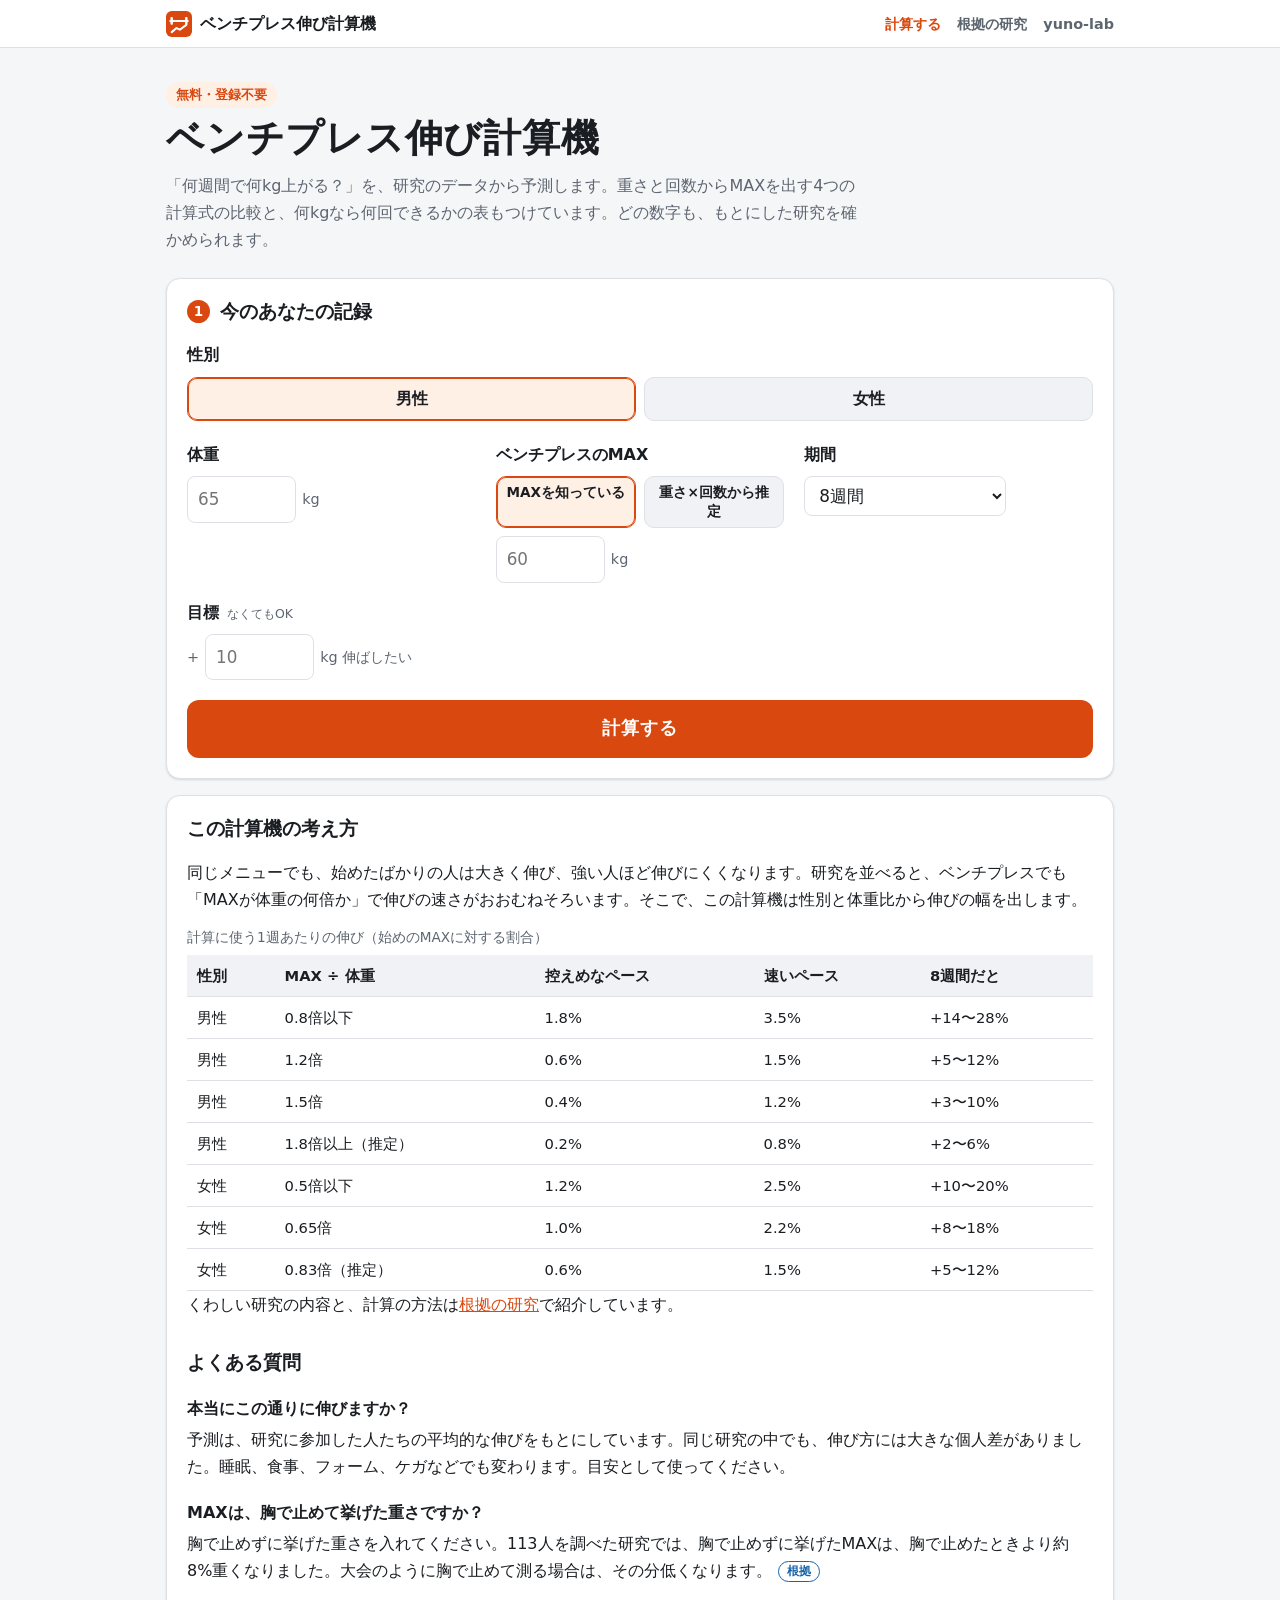
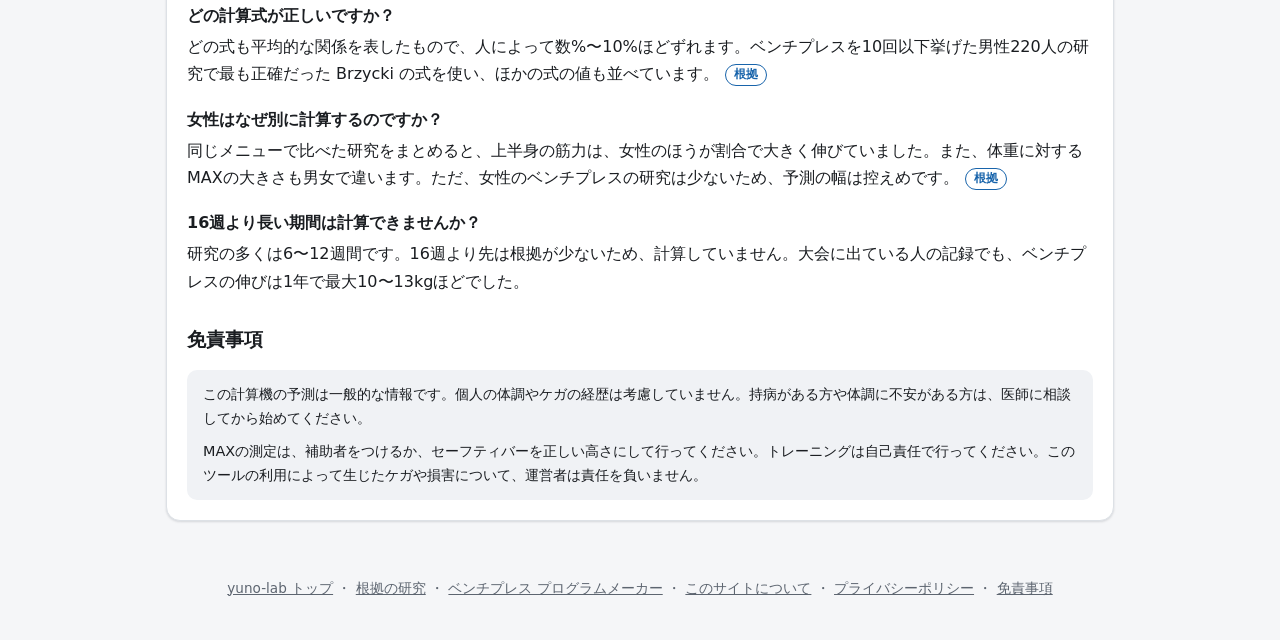
==== index.html @ 8ad7e30d "Add bench press progress calculator Predicts bench 1RM gain over 4-16 weeks by sex and strength rela" ====
<!doctype html>
<html lang="ja">
<head>
<meta charset="utf-8">
<meta name="viewport" content="width=device-width, initial-scale=1, viewport-fit=cover">
<title>ベンチプレス伸び計算機｜何週間で何kg上がる？MAXの計算式つき</title>
<meta name="description" content="今のベンチプレスのMAXと体重、性別を入れるだけで、何週間で何kg伸びるかを研究データから予測します。重さと回数からMAXを出す4つの計算式の比較と、何kgなら何回できるかの表つき。根拠の論文つき。無料・登録不要。">
<link rel="canonical" href="https://yuno-lab.com/bench-goal/">
<meta property="og:type" content="website">
<meta property="og:title" content="ベンチプレス伸び計算機">
<meta property="og:description" content="何週間で何kg上がる？今のMAXと体重から、研究データでベンチプレスの伸びを予測します。MAXの計算式つき。">
<meta property="og:url" content="https://yuno-lab.com/bench-goal/">
<meta property="og:image" content="https://yuno-lab.com/bench-goal/og.png">
<meta property="og:locale" content="ja_JP">
<meta name="twitter:card" content="summary_large_image">
<meta name="theme-color" content="#d9480f">
<link rel="icon" href="favicon.svg" type="image/svg+xml">
<link rel="stylesheet" href="css/style.css">
<script type="application/ld+json">
{
  "@context": "https://schema.org",
  "@type": "WebApplication",
  "name": "ベンチプレス伸び計算機",
  "url": "https://yuno-lab.com/bench-goal/",
  "description": "今のベンチプレスのMAXと体重、性別から、何週間で何kg伸びるかを研究データで予測し、MAXの計算式を比べられるWebツール。",
  "applicationCategory": "HealthApplication",
  "operatingSystem": "All",
  "inLanguage": "ja",
  "offers": { "@type": "Offer", "price": "0", "priceCurrency": "JPY" }
}
</script>
<script async src="https://pagead2.googlesyndication.com/pagead/js/adsbygoogle.js?client=ca-pub-7280043806672538"
     crossorigin="anonymous"></script>
</head>
<body>

<nav class="topnav" aria-label="サイト内">
  <div class="wrap">
    <a class="brand" href="index.html"><img src="favicon.svg" alt="" width="26" height="26">ベンチプレス伸び計算機</a>
    <ul>
      <li><a class="navlink" href="index.html" aria-current="page">計算する</a></li>
      <li><a class="navlink" href="evidence.html">根拠の研究</a></li>
      <li><a class="navlink" href="/">yuno-lab</a></li>
    </ul>
  </div>
</nav>

<header class="site-header">
  <div class="wrap">
    <p class="eyebrow">無料・登録不要</p>
    <h1>ベンチプレス伸び計算機</h1>
    <p class="lead">「何週間で何kg上がる？」を、研究のデータから予測します。重さと回数からMAXを出す4つの計算式の比較と、何kgなら何回できるかの表もつけています。どの数字も、もとにした研究を確かめられます。</p>
  </div>
</header>

<main class="wrap">

  <section class="card" id="form-section" aria-labelledby="form-title">
    <h2 id="form-title"><span class="step-num">1</span>今のあなたの記録</h2>
    <form id="calc-form" novalidate>
      <p class="error" id="form-error" role="alert" hidden></p>

      <fieldset>
        <legend>性別</legend>
        <div class="seg seg-compact">
          <label><input type="radio" name="sex" value="male" checked><span>男性</span></label>
          <label><input type="radio" name="sex" value="female"><span>女性</span></label>
        </div>
      </fieldset>

      <div class="field-grid">
        <label class="field">
          <span class="field-name">体重</span>
          <span class="num"><input type="number" name="bw" inputmode="decimal" min="30" max="200" step="0.1" placeholder="65" required><span class="unit">kg</span></span>
        </label>

        <div class="field">
          <span class="field-name" id="max-label">ベンチプレスのMAX</span>
          <div class="seg seg-compact seg-mini" role="radiogroup" aria-labelledby="max-label">
            <label><input type="radio" name="mode" value="max" checked><span>MAXを知っている</span></label>
            <label><input type="radio" name="mode" value="reps"><span>重さ×回数から推定</span></label>
          </div>
          <div id="max-field">
            <span class="num"><input type="number" name="max" inputmode="decimal" min="10" max="300" step="0.5" placeholder="60" aria-label="ベンチプレスのMAX（kg）"><span class="unit">kg</span></span>
          </div>
          <div id="reps-field" hidden>
            <span class="num"><input type="number" name="liftW" inputmode="decimal" min="10" max="300" step="0.5" placeholder="50" aria-label="挙げた重さ（kg）"><span class="unit">kg</span></span>
            <span class="times">×</span>
            <span class="num"><input type="number" name="liftR" inputmode="numeric" min="1" max="20" step="1" placeholder="6" aria-label="回数"><span class="unit">rep</span></span>
            <p class="hint" id="est-out" aria-live="polite"></p>
            <p class="hint">限界まで挙げた回数を入れます。10回以下のほうが正確です。</p>
          </div>
        </div>

        <label class="field">
          <span class="field-name">期間</span>
          <select name="weeks">
            <option value="4">4週間</option>
            <option value="5">5週間</option>
            <option value="6">6週間</option>
            <option value="7">7週間</option>
            <option value="8" selected>8週間</option>
            <option value="9">9週間</option>
            <option value="10">10週間</option>
            <option value="11">11週間</option>
            <option value="12">12週間</option>
            <option value="13">13週間</option>
            <option value="14">14週間</option>
            <option value="15">15週間</option>
            <option value="16">16週間</option>
          </select>
        </label>

        <label class="field">
          <span class="field-name">目標<small>なくてもOK</small></span>
          <span class="num"><span class="unit">+</span><input type="number" name="target" inputmode="decimal" min="0" max="150" step="0.5" placeholder="10"><span class="unit">kg 伸ばしたい</span></span>
        </label>
      </div>

      <button type="submit" class="primary">計算する</button>
    </form>
  </section>

  <section id="result" aria-labelledby="result-title" hidden>
    <div class="card">
      <h2 id="result-title"><span class="step-num">2</span>伸びの予測</h2>
      <p class="summary-meta" id="summary-meta"></p>
      <p class="big-range" id="big-range"></p>
      <div class="chart-box" id="chart-box"></div>
      <p class="hint">色の帯が、研究で見られた伸びの幅です。上の線が速いペース、下の線が控えめなペースです。</p>
      <ul class="rate-notes" id="rate-line"></ul>
      <div class="verdict" id="verdict" hidden></div>
    </div>

    <div class="card">
      <h2><span class="step-num">3</span>あなたに近い強さの人の研究</h2>
      <p class="hint" id="study-note"></p>
      <ul class="study-list" id="study-list"></ul>
      <p class="more-link"><a href="evidence.html#rate">ほかの研究と、計算の方法を見る</a></p>
    </div>

    <div class="card">
      <h2><span class="step-num">4</span>MAXの計算式と、重さごとの回数</h2>
      <h3 class="section-title">4つの計算式で出したMAX</h3>
      <div id="formula-box"></div>
      <p class="hint">どの式も、限界まで挙げた回数が10回以下のときに正確です。人によっては10%くらいずれることがあります。<a class="cite-chip" href="evidence.html#formulas">根拠</a></p>

      <h3 class="section-title">今のMAXで、何kgなら何回できるか</h3>
      <div class="table-wrap">
        <table class="data-table" id="reps-table">
          <caption>ベンチプレスで限界まで挙げられる回数の目安</caption>
          <thead><tr><th scope="col">MAXの</th><th scope="col">重さ</th><th scope="col">平均</th><th scope="col">多くの人の範囲</th></tr></thead>
          <tbody></tbody>
        </table>
      </div>
      <p class="hint">269の研究をまとめた結果です。「多くの人の範囲」は、平均から標準偏差1つ分の幅です。性別や筋トレの経験による差は小さい結果でした。<a class="cite-chip" href="evidence.html#reps">根拠</a></p>
    </div>

    <div class="card">
      <h2><span class="step-num">5</span>この期間のメニューを作る</h2>
      <p>この期間のベンチプレスのプログラムは、<a id="program-link" href="/bench-program/">ベンチプレス プログラムメーカー</a>で作れます。MAX、体重、期間を引き継ぎます。</p>
      <div class="actions">
        <a class="btn-link" id="program-link-btn" href="/bench-program/">プログラムを作る</a>
        <button type="button" class="secondary" id="share-btn">この結果のリンクをコピー</button>
      </div>
      <div class="share-box" id="share-box" hidden>
        <input type="text" id="share-url" readonly aria-label="共有リンク">
        <p class="share-status" id="share-status" role="status"></p>
      </div>
    </div>
  </section>

  <section class="card article" aria-labelledby="about-title">
    <h2 id="about-title">この計算機の考え方</h2>
    <p>同じメニューでも、始めたばかりの人は大きく伸び、強い人ほど伸びにくくなります。研究を並べると、ベンチプレスでも「MAXが体重の何倍か」で伸びの速さがおおむねそろいます。そこで、この計算機は性別と体重比から伸びの幅を出します。</p>
    <div class="table-wrap">
      <table class="data-table">
        <caption>計算に使う1週あたりの伸び（始めのMAXに対する割合）</caption>
        <thead><tr><th scope="col">性別</th><th scope="col">MAX ÷ 体重</th><th scope="col">控えめなペース</th><th scope="col">速いペース</th><th scope="col">8週間だと</th></tr></thead>
        <tbody>
          <tr><td>男性</td><td>0.8倍以下</td><td>1.8%</td><td>3.5%</td><td>+14〜28%</td></tr>
          <tr><td>男性</td><td>1.2倍</td><td>0.6%</td><td>1.5%</td><td>+5〜12%</td></tr>
          <tr><td>男性</td><td>1.5倍</td><td>0.4%</td><td>1.2%</td><td>+3〜10%</td></tr>
          <tr><td>男性</td><td>1.8倍以上（推定）</td><td>0.2%</td><td>0.8%</td><td>+2〜6%</td></tr>
          <tr><td>女性</td><td>0.5倍以下</td><td>1.2%</td><td>2.5%</td><td>+10〜20%</td></tr>
          <tr><td>女性</td><td>0.65倍</td><td>1.0%</td><td>2.2%</td><td>+8〜18%</td></tr>
          <tr><td>女性</td><td>0.83倍（推定）</td><td>0.6%</td><td>1.5%</td><td>+5〜12%</td></tr>
        </tbody>
      </table>
    </div>
    <p>くわしい研究の内容と、計算の方法は<a href="evidence.html">根拠の研究</a>で紹介しています。</p>

    <h2>よくある質問</h2>
    <h3>本当にこの通りに伸びますか？</h3>
    <p>予測は、研究に参加した人たちの平均的な伸びをもとにしています。同じ研究の中でも、伸び方には大きな個人差がありました。睡眠、食事、フォーム、ケガなどでも変わります。目安として使ってください。</p>
    <h3>MAXは、胸で止めて挙げた重さですか？</h3>
    <p>胸で止めずに挙げた重さを入れてください。113人を調べた研究では、胸で止めずに挙げたMAXは、胸で止めたときより約8%重くなりました。大会のように胸で止めて測る場合は、その分低くなります。<a class="cite-chip" href="evidence.html#pause">根拠</a></p>
    <h3>どの計算式が正しいですか？</h3>
    <p>どの式も平均的な関係を表したもので、人によって数%〜10%ほどずれます。ベンチプレスを10回以下挙げた男性220人の研究で最も正確だった Brzycki の式を使い、ほかの式の値も並べています。<a class="cite-chip" href="evidence.html#formulas">根拠</a></p>
    <h3>女性はなぜ別に計算するのですか？</h3>
    <p>同じメニューで比べた研究をまとめると、上半身の筋力は、女性のほうが割合で大きく伸びていました。また、体重に対するMAXの大きさも男女で違います。ただ、女性のベンチプレスの研究は少ないため、予測の幅は控えめです。<a class="cite-chip" href="evidence.html#sex">根拠</a></p>
    <h3>16週より長い期間は計算できませんか？</h3>
    <p>研究の多くは6〜12週間です。16週より先は根拠が少ないため、計算していません。大会に出ている人の記録でも、ベンチプレスの伸びは1年で最大10〜13kgほどでした。</p>

    <h2 id="disclaimer">免責事項</h2>
    <div class="disclaimer">
      <p>この計算機の予測は一般的な情報です。個人の体調やケガの経歴は考慮していません。持病がある方や体調に不安がある方は、医師に相談してから始めてください。</p>
      <p>MAXの測定は、補助者をつけるか、セーフティバーを正しい高さにして行ってください。トレーニングは自己責任で行ってください。このツールの利用によって生じたケガや損害について、運営者は責任を負いません。</p>
    </div>
  </section>
</main>

<footer class="site-footer">
  <div class="wrap">
    <a href="/">yuno-lab トップ</a>
    <span aria-hidden="true">・</span>
    <a href="evidence.html">根拠の研究</a>
    <span aria-hidden="true">・</span>
    <a href="/bench-program/">ベンチプレス プログラムメーカー</a>
    <span aria-hidden="true">・</span>
    <a href="/about.html">このサイトについて</a>
    <span aria-hidden="true">・</span>
    <a href="/privacy.html">プライバシーポリシー</a>
    <span aria-hidden="true">・</span>
    <a href="#disclaimer">免責事項</a>
  </div>
</footer>

<script src="js/bg-data.js"></script>
<script src="js/bg-calc.js"></script>
<script src="js/bg-chart.js"></script>
<script src="js/app.js"></script>
</body>
</html>
---- css/style.css ----
/* BIG3 メニューメーカー */

:root {
  --bg: #f5f6f8;
  --surface: #ffffff;
  --surface-2: #f0f2f5;
  --text: #1a1d21;
  --muted: #5d6570;
  --border: #dde1e6;
  --accent: #d9480f;
  --accent-hover: #bf3f0c;
  --accent-ink: #ffffff;
  --accent-soft: #fff0e6;
  --light: #1864ab;
  --light-soft: #e7f0fa;
  --test: #a61e4d;
  --test-soft: #fcebf1;
  --acc: #5f3dc4;
  --acc-soft: #efeafd;
  --error: #c92a2a;
  --error-soft: #fdecec;
  --radius: 14px;
  --shadow: 0 1px 2px rgba(16, 24, 40, .06), 0 1px 3px rgba(16, 24, 40, .08);
  color-scheme: light;
}

@media (prefers-color-scheme: dark) {
  :root {
    --bg: #0f1216;
    --surface: #171b21;
    --surface-2: #1f252c;
    --text: #e6e8eb;
    --muted: #9aa3ad;
    --border: #2b323a;
    --accent: #ff8b4d;
    --accent-hover: #ffa06b;
    --accent-ink: #1b0d05;
    --accent-soft: #2c1a10;
    --light: #74b0f0;
    --light-soft: #132436;
    --test: #f283a9;
    --test-soft: #34161f;
    --acc: #b3a1f7;
    --acc-soft: #221c38;
    --error: #ff8787;
    --error-soft: #3a1717;
    --shadow: none;
    color-scheme: dark;
  }
}

* { box-sizing: border-box; }

html { -webkit-text-size-adjust: 100%; }

body {
  margin: 0;
  background: var(--bg);
  color: var(--text);
  font-family: "Hiragino Sans", "Hiragino Kaku Gothic ProN", "Noto Sans JP", "Yu Gothic UI", "Yu Gothic", Meiryo, system-ui, sans-serif;
  font-size: 16px;
  line-height: 1.7;
  padding-top: env(safe-area-inset-top, 0px);
  padding-bottom: env(safe-area-inset-bottom, 0px);
}

[hidden] { display: none !important; }

a { color: var(--accent); }

.wrap {
  max-width: 980px;
  margin: 0 auto;
  padding-inline: 16px;
}

/* ---- ヘッダー ---- */
.site-header { padding-block: 32px 8px; }
.eyebrow {
  display: inline-block;
  margin: 0 0 6px;
  padding: 2px 10px;
  border-radius: 999px;
  background: var(--accent-soft);
  color: var(--accent);
  font-size: .8rem;
  font-weight: 700;
}
.site-header h1 {
  margin: 0;
  font-size: clamp(1.7rem, 6vw, 2.4rem);
  line-height: 1.25;
  letter-spacing: .02em;
}
.lead { margin: 10px 0 0; color: var(--muted); max-width: 44em; }

main { padding-bottom: 32px; }

/* ---- カード ---- */
.card {
  background: var(--surface);
  border: 1px solid var(--border);
  border-radius: var(--radius);
  padding: 20px;
  margin-block: 16px;
  box-shadow: var(--shadow);
}
h2 { font-size: 1.2rem; margin: 0 0 16px; line-height: 1.4; display: flex; align-items: center; gap: 10px; }
.step-num {
  display: inline-grid;
  place-items: center;
  width: 1.7em;
  height: 1.7em;
  border-radius: 50%;
  background: var(--accent);
  color: var(--accent-ink);
  font-size: .85rem;
  flex: none;
}
.hint { color: var(--muted); font-size: .85rem; margin: 8px 0 0; }

/* ---- フォーム ---- */
fieldset { border: 0; margin: 0 0 20px; padding: 0; min-width: 0; }
legend { font-weight: 700; margin-bottom: 8px; padding: 0; }

.seg { display: flex; flex-wrap: wrap; gap: 8px; }
.seg label { position: relative; flex: 1 1 180px; }
.seg-compact label { flex-basis: 96px; }
.seg input {
  position: absolute;
  inset: 0;
  width: 100%;
  height: 100%;
  margin: 0;
  opacity: 0;
  cursor: pointer;
}
.seg span {
  display: block;
  height: 100%;
  padding: 10px 12px;
  border: 1px solid var(--border);
  border-radius: 10px;
  background: var(--surface-2);
  text-align: center;
  font-weight: 700;
  line-height: 1.4;
  cursor: pointer;
}
.seg small { display: block; margin-top: 2px; font-weight: 400; font-size: .78rem; color: var(--muted); }
.seg input:checked + span {
  border-color: var(--accent);
  background: var(--accent-soft);
  box-shadow: inset 0 0 0 1px var(--accent);
}
.seg input:focus-visible + span { outline: 3px solid var(--accent); outline-offset: 2px; }

.lifts { display: grid; gap: 10px; margin-bottom: 20px; }
.lift-row {
  display: grid;
  grid-template-columns: 15em 1fr;
  align-items: center;
  gap: 8px 12px;
  padding: 12px;
  border: 1px solid var(--border);
  border-radius: 10px;
  background: var(--surface-2);
}
.lift-name { font-weight: 700; line-height: 1.4; white-space: nowrap; }
.lift-name small { margin-left: 6px; font-weight: 400; font-size: .75rem; color: var(--muted); }
.lift-row.is-off .inputs { opacity: .45; }
.inputs { display: flex; flex-wrap: wrap; align-items: center; gap: 8px; }
.inputs .mode-reps { display: inline-flex; flex-wrap: wrap; align-items: center; gap: 8px; }
.num { display: inline-flex; align-items: center; gap: 6px; }
.num input {
  width: 6.5em;
  padding: 8px 10px;
  border: 1px solid var(--border);
  border-radius: 8px;
  background: var(--surface);
  color: var(--text);
  font: inherit;
  font-size: 1.05rem;
  font-variant-numeric: tabular-nums;
}
.num input:focus { outline: 2px solid var(--accent); outline-offset: 1px; }
.num input:disabled { cursor: not-allowed; }
.times { color: var(--muted); }
.check { display: inline-flex; align-items: center; gap: 8px; cursor: pointer; }
.check input { width: 18px; height: 18px; margin: 0; accent-color: var(--accent); flex: none; }

@media (max-width: 560px) {
  .lift-row { grid-template-columns: 1fr; }
}

.error {
  margin: 0 0 16px;
  padding: 10px 12px;
  border-radius: 8px;
  background: var(--error-soft);
  color: var(--error);
  font-weight: 700;
}

button { font: inherit; cursor: pointer; }
.primary {
  width: 100%;
  padding: 14px 20px;
  border: 0;
  border-radius: 12px;
  background: var(--accent);
  color: var(--accent-ink);
  font-size: 1.1rem;
  font-weight: 800;
  letter-spacing: .05em;
}
.primary:hover { background: var(--accent-hover); }
.primary:focus-visible, .secondary:focus-visible { outline: 3px solid var(--accent); outline-offset: 2px; }
.secondary {
  padding: 10px 16px;
  border: 1px solid var(--border);
  border-radius: 10px;
  background: var(--surface);
  color: var(--text);
  font-weight: 700;
}
.secondary:hover { border-color: var(--accent); }
.actions { display: flex; flex-wrap: wrap; gap: 8px; margin-top: 16px; }

/* ---- 結果: 概要 ---- */
.summary-meta { margin: -8px 0 12px; color: var(--muted); }
.summary-list {
  list-style: none;
  margin: 0;
  padding: 0;
  display: grid;
  grid-template-columns: repeat(auto-fit, minmax(140px, 1fr));
  gap: 8px;
}
.summary-list li {
  display: flex;
  flex-direction: column;
  padding: 10px 12px;
  border-radius: 10px;
  background: var(--surface-2);
}
.sum-name { font-weight: 700; }
.sum-val { font-variant-numeric: tabular-nums; }
.sum-tm { color: var(--muted); font-size: .85rem; font-variant-numeric: tabular-nums; }
.share-box { margin-top: 12px; }
.share-box input {
  width: 100%;
  padding: 8px 10px;
  border: 1px solid var(--border);
  border-radius: 8px;
  background: var(--surface-2);
  color: var(--text);
  font: inherit;
  font-size: .85rem;
}
.share-status { margin: 6px 0 0; color: var(--muted); font-size: .85rem; }

/* ---- 結果: 週タブ ---- */
.tabs {
  position: sticky;
  top: env(safe-area-inset-top, 0px);
  z-index: 5;
  display: flex;
  gap: 6px;
  margin-top: 8px;
  padding: 8px 2px;
  overflow-x: auto;
  background: var(--bg);
  scrollbar-width: thin;
}
.tab {
  flex: 0 0 auto;
  display: flex;
  flex-direction: column;
  align-items: center;
  min-width: 64px;
  padding: 6px 10px;
  border: 1px solid var(--border);
  border-radius: 10px;
  background: var(--surface);
  color: var(--text);
  font-weight: 700;
  line-height: 1.35;
}
.tab-tag { font-size: .7rem; color: var(--muted); }
.tab.is-light .tab-tag { color: var(--light); }
.tab.is-test .tab-tag { color: var(--test); }
.tab[aria-selected="true"] { background: var(--accent); border-color: var(--accent); color: var(--accent-ink); }
.tab[aria-selected="true"] .tab-tag { color: inherit; }
.tab:focus-visible { outline: 3px solid var(--accent); outline-offset: 2px; }

/* ---- 結果: 週と日 ---- */
.week-head h3 { margin: 12px 0 4px; font-size: 1.3rem; display: flex; align-items: center; flex-wrap: wrap; gap: 8px; }
.week-note { margin: 0 0 12px; color: var(--muted); }
.days { display: grid; grid-template-columns: repeat(auto-fill, minmax(280px, 1fr)); gap: 12px; }
.day {
  padding: 16px;
  border: 1px solid var(--border);
  border-radius: var(--radius);
  background: var(--surface);
  box-shadow: var(--shadow);
}
.day-title { margin: 0 0 10px; font-size: 1.05rem; display: flex; align-items: center; gap: 8px; }
.ex-list { list-style: none; margin: 0; padding: 0; display: grid; gap: 10px; }
.ex {
  padding: 10px 12px;
  border-left: 4px solid var(--accent);
  border-radius: 10px;
  background: var(--surface-2);
}
.ex.is-light { border-left-color: var(--light); }
.ex.ex-acc { border-left-color: var(--acc); }
.ex-top { display: flex; align-items: center; gap: 6px; font-weight: 700; }
.ex-load { display: flex; align-items: baseline; flex-wrap: wrap; gap: 4px 12px; }
.ex-weight { font-size: 1.65rem; font-weight: 800; line-height: 1.2; font-variant-numeric: tabular-nums; }
.ex-weight small { margin-left: 2px; font-size: .9rem; font-weight: 700; }
.ex-sets { font-weight: 700; }
.ex-meta { display: flex; flex-wrap: wrap; gap: 2px 14px; color: var(--muted); font-size: .85rem; }

.badge {
  display: inline-block;
  padding: 1px 8px;
  border-radius: 999px;
  background: var(--accent-soft);
  color: var(--accent);
  font-size: .72rem;
  font-weight: 700;
  line-height: 1.6;
  white-space: nowrap;
}
.badge-light { background: var(--light-soft); color: var(--light); }
.badge-test { background: var(--test-soft); color: var(--test); }
.badge-acc { background: var(--acc-soft); color: var(--acc); }

.day-test { border-color: var(--test); }
.day-lead { margin: 0 0 12px; color: var(--muted); font-size: .88rem; }
.test-lift { margin-bottom: 14px; padding: 10px 12px; border-radius: 10px; background: var(--surface-2); }
.test-lift h5 { margin: 0 0 4px; font-size: 1rem; }
.test-steps { margin: 0; padding-left: 1.4em; font-variant-numeric: tabular-nums; }
.test-steps li { margin: 3px 0; line-height: 1.45; }
.ts-weight { font-weight: 700; }
.ts-note { display: block; color: var(--muted); font-size: .8rem; }
.test-steps li.is-attempt .ts-weight { color: var(--test); }
.test-next { margin: 6px 0 0; font-size: .88rem; }

.warmup-note { margin-top: 16px; color: var(--muted); font-size: .9rem; }

/* ---- 解説 ---- */
.article h2 { margin-top: 32px; }
.article h2:first-child { margin-top: 0; }
.article h3 { margin: 18px 0 4px; font-size: 1rem; }
.article p { margin: 0 0 8px; }
.article ol { padding-left: 1.3em; }
.table-wrap { overflow-x: auto; margin-top: 12px; }
.plan-table { width: 100%; min-width: 320px; border-collapse: collapse; font-size: .92rem; font-variant-numeric: tabular-nums; }
.plan-table caption { text-align: left; color: var(--muted); font-size: .85rem; padding-bottom: 6px; }
.plan-table th, .plan-table td { padding: 8px 10px; border-bottom: 1px solid var(--border); text-align: left; white-space: nowrap; }
.plan-table thead th { background: var(--surface-2); }
.plan-table tr.is-light td { color: var(--light); }
.plan-table tr.is-test td { color: var(--test); }
.disclaimer { padding: 12px 16px; border-radius: 10px; background: var(--surface-2); font-size: .9rem; }
.disclaimer p:last-child { margin-bottom: 0; }

/* ---- フッター ---- */
.site-footer { padding-block: 8px 40px; text-align: center; color: var(--muted); font-size: .85rem; }
.site-footer a { color: inherit; }

/* ---- プライバシーポリシーなど本文ページ ---- */
.doc h2 { margin-top: 28px; }
.doc h2:first-of-type { margin-top: 0; }
.doc ul { padding-left: 1.3em; }
.back-link { display: inline-block; margin-top: 16px; }

/* ---- 上部ナビ ---- */
.topnav { border-bottom: 1px solid var(--border); background: var(--surface); }
.topnav .wrap {
  display: flex;
  flex-wrap: wrap;
  align-items: center;
  justify-content: space-between;
  gap: 6px 16px;
  padding-block: 10px;
}
.brand { display: inline-flex; align-items: center; gap: 8px; color: var(--text); font-weight: 800; text-decoration: none; }
.brand img { width: 26px; height: 26px; }
.topnav ul { display: flex; flex-wrap: wrap; gap: 4px 16px; margin: 0; padding: 0; list-style: none; }
.navlink { color: var(--muted); font-size: .9rem; font-weight: 700; text-decoration: none; }
.navlink:hover, .navlink[aria-current="page"] { color: var(--accent); }

/* ---- 記事ページ ---- */
.post { max-width: 760px; margin-inline: auto; }
.breadcrumb { margin: 16px 0 0; color: var(--muted); font-size: .8rem; }
.breadcrumb a { color: inherit; }
.post-header h1 { margin: 8px 0; font-size: clamp(1.5rem, 5vw, 2rem); line-height: 1.4; }
.post-meta { margin: 0; color: var(--muted); font-size: .85rem; }
.post-lead { margin: 16px 0 0; font-size: 1.05rem; }
.post-body { font-size: 1.02rem; }
.post-body h2 {
  display: block;
  margin: 36px 0 12px;
  padding-bottom: 6px;
  border-bottom: 2px solid var(--accent-soft);
  font-size: 1.3rem;
}
.post-body h3 { margin: 24px 0 8px; font-size: 1.08rem; }
.post-body p { margin: 0 0 14px; }
.post-body ul, .post-body ol { margin: 0 0 14px; padding-left: 1.4em; }
.post-body li { margin: 4px 0; }
.toc { margin: 20px 0 8px; padding: 12px 16px; border-radius: 10px; background: var(--surface-2); }
.toc p { margin: 0 0 4px; font-weight: 700; }
.toc ol { margin: 0; padding-left: 1.3em; }
.toc a { color: var(--text); }
.callout { margin: 16px 0; padding: 12px 16px; border-left: 4px solid var(--accent); border-radius: 0 10px 10px 0; background: var(--accent-soft); }
.callout.warn { border-left-color: var(--test); background: var(--test-soft); }
.callout.info { border-left-color: var(--light); background: var(--light-soft); }
.callout p:last-child, .callout ul:last-child { margin-bottom: 0; }
.data-table { width: 100%; min-width: 320px; border-collapse: collapse; font-size: .92rem; font-variant-numeric: tabular-nums; }
.data-table caption { padding-bottom: 6px; color: var(--muted); font-size: .85rem; text-align: left; }
.data-table th, .data-table td { padding: 8px 10px; border-bottom: 1px solid var(--border); text-align: left; vertical-align: top; }
.data-table thead th { background: var(--surface-2); white-space: nowrap; }
.cta { margin: 36px 0 8px; padding: 20px; border-radius: var(--radius); background: var(--accent-soft); text-align: center; }
.cta p { margin: 0 0 12px; font-weight: 700; }
.btn-link {
  display: inline-block;
  padding: 12px 22px;
  border-radius: 12px;
  background: var(--accent);
  color: var(--accent-ink);
  font-weight: 800;
  text-decoration: none;
}
.btn-link:hover { background: var(--accent-hover); }
.btn-link:focus-visible { outline: 3px solid var(--accent); outline-offset: 2px; }
.section-title { display: block; margin: 32px 0 12px; font-size: 1.1rem; }
.article-list {
  display: grid;
  grid-template-columns: repeat(auto-fill, minmax(260px, 1fr));
  gap: 12px;
  margin: 0;
  padding: 0;
  list-style: none;
}
.article-list a {
  display: block;
  height: 100%;
  padding: 16px;
  border: 1px solid var(--border);
  border-radius: var(--radius);
  background: var(--surface);
  color: var(--text);
  text-decoration: none;
  box-shadow: var(--shadow);
}
.article-list a:hover { border-color: var(--accent); }
.al-title { display: block; margin-bottom: 6px; font-weight: 800; line-height: 1.45; }
.al-desc { display: block; color: var(--muted); font-size: .88rem; line-height: 1.6; }
.calc {
  display: flex;
  flex-wrap: wrap;
  align-items: center;
  gap: 8px;
  margin: 12px 0 16px;
  padding: 16px;
  border-radius: 10px;
  background: var(--surface-2);
}
.calc-result { width: 100%; margin: 4px 0 0 !important; font-size: 1.2rem; font-weight: 800; font-variant-numeric: tabular-nums; }

/* ---- 印刷 ---- */
@media print {
  :root {
    --bg: #fff; --surface: #fff; --surface-2: #f3f4f6; --text: #000; --muted: #444; --border: #bbb;
    --accent: #b33c0c; --accent-soft: #fff; --light: #14508a; --light-soft: #fff;
    --test: #8a1a40; --test-soft: #fff; --acc: #4a2fa0; --acc-soft: #fff; --shadow: none;
    color-scheme: light;
  }
  body { font-size: 11pt; }
  .topnav, .site-header .eyebrow, .lead, #form-section, .tabs, .actions, .share-box, .article, .more-articles, .site-footer, .day-test button { display: none !important; }
  .site-header { padding-block: 0; }
  .week-panel[hidden] { display: block !important; }
  .week-panel { break-after: page; }
  .days { grid-template-columns: repeat(2, 1fr); }
  .day, .ex, .test-lift { break-inside: avoid; }
}

/* ---- ボディメイク メニューメーカー専用 ---- */
.sets-table { width: 100%; border-collapse: collapse; font-size: .92rem; font-variant-numeric: tabular-nums; }
.sets-table th, .sets-table td { padding: 6px 8px; border-bottom: 1px solid var(--border); text-align: left; vertical-align: middle; }
.sets-table thead th { background: var(--surface-2); white-space: nowrap; font-size: .85rem; }
.sets-table td.cell-num { white-space: nowrap; }
.sets-bar { position: relative; height: 8px; min-width: 80px; border-radius: 999px; background: var(--surface-2); overflow: hidden; }
.sets-bar span { position: absolute; inset: 0 auto 0 0; border-radius: 999px; background: var(--accent); }
.sets-bar.is-low span { background: var(--light); }
.rules { margin: 12px 0 0; padding: 12px 16px; border-radius: 10px; background: var(--surface-2); font-size: .92rem; }
.rules p { margin: 0 0 6px; }
.rules p:last-child { margin-bottom: 0; }
.ex-cue { margin: 4px 0 0; color: var(--muted); font-size: .82rem; line-height: 1.55; }
.badge-long { background: var(--acc-soft); color: var(--acc); }
.badge-part { background: var(--surface); color: var(--muted); border: 1px solid var(--border); }
.day-minutes { margin-left: auto; color: var(--muted); font-size: .85rem; font-weight: 700; white-space: nowrap; }
.ex.ex-iso { border-left-color: var(--acc); }
.ex-sets-big { font-size: 1.15rem; font-weight: 800; }
.cite { color: var(--muted); font-size: .85rem; }
.ref-list { padding-left: 1.4em; font-size: .88rem; }
.ref-list li { margin: 6px 0; word-break: break-word; }
.sets-table th[scope="row"] { white-space: nowrap; font-weight: 700; }
.sets-table td.cell-num.is-low { color: var(--light); font-weight: 700; }
@media (max-width: 480px) {
  .sets-table th:last-child, .sets-table td:last-child { display: none; }
  .sets-table th, .sets-table td { padding: 6px 6px; }
}

/* ---- スクワット伸び計算機専用 ---- */
.field-grid { display: grid; grid-template-columns: repeat(auto-fit, minmax(240px, 1fr)); gap: 16px 20px; margin-bottom: 20px; }
.field { display: flex; flex-direction: column; gap: 8px; min-width: 0; }
.field-name { font-weight: 700; }
.field-name small { margin-left: 8px; font-weight: 400; font-size: .78rem; color: var(--muted); }
.unit { color: var(--muted); font-size: .9rem; }
#reps-field { display: flex; flex-wrap: wrap; align-items: center; gap: 8px; }
#reps-field[hidden] { display: none !important; }
#reps-field .hint { width: 100%; margin: 0; }
.num input[name="liftR"] { width: 4.5em; }
.seg-mini label { flex-basis: 120px; }
.seg-mini span { padding: 6px 8px; font-size: .85rem; }
select {
  width: 100%;
  max-width: 12em;
  padding: 8px 10px;
  border: 1px solid var(--border);
  border-radius: 8px;
  background: var(--surface);
  color: var(--text);
  font: inherit;
  font-size: 1.05rem;
}
select:focus { outline: 2px solid var(--accent); outline-offset: 1px; }
.error-line { display: block; }

.big-range { display: flex; flex-direction: column; margin: 0 0 12px; line-height: 1.3; }
.big-label { color: var(--muted); font-size: .9rem; font-weight: 700; }
.big-num { font-size: clamp(2rem, 9vw, 2.8rem); font-weight: 800; color: var(--accent); font-variant-numeric: tabular-nums; }
.big-gain { font-weight: 700; font-variant-numeric: tabular-nums; }

.chart-box { margin: 4px 0 0; }
.chart { display: block; width: 100%; height: auto; }
.chart .grid { stroke: var(--border); stroke-width: 1; }
.chart .tick { fill: var(--muted); font-size: 13px; font-variant-numeric: tabular-nums; }
.chart .axis { fill: var(--muted); font-size: 12px; font-weight: 700; }
.chart .band { fill: var(--accent); fill-opacity: .16; }
.chart .line { fill: none; stroke: var(--accent); stroke-width: 2.5; }
.chart .target { stroke: var(--test); stroke-width: 2; stroke-dasharray: 7 5; }
.chart .target-label { fill: var(--test); font-size: 13px; font-weight: 700; }
.chart .dot-now { fill: var(--accent); }
.chart .end-label { fill: var(--accent); font-size: 14px; font-weight: 800; }
.chart .dot { fill: var(--surface); stroke: var(--light); stroke-width: 2; }
.chart .dot-num { fill: var(--light); font-size: 10px; font-weight: 800; }
.chart .you { stroke: var(--test); stroke-width: 2; stroke-dasharray: 5 4; }
.chart .you-label { fill: var(--test); font-size: 13px; font-weight: 700; }

.rate-notes { margin: 12px 0 0; padding-left: 1.2em; font-size: .92rem; }
.rate-notes li { margin: 4px 0; }
.cite-chip {
  display: inline-block;
  margin-left: 6px;
  padding: 0 8px;
  border: 1px solid var(--light);
  border-radius: 999px;
  color: var(--light);
  font-size: .72rem;
  font-weight: 700;
  line-height: 1.7;
  text-decoration: none;
  white-space: nowrap;
  vertical-align: 1px;
}
a.cite-chip:hover { background: var(--light-soft); }
.cite-none { border-color: var(--border); color: var(--muted); }

.verdict { margin-top: 16px; padding: 14px 16px; border-radius: 10px; border-left: 4px solid var(--accent); background: var(--accent-soft); }
.verdict p { margin: 0 0 6px; }
.verdict p:last-child { margin-bottom: 0; }
.verdict-title { font-size: 1.1rem; font-weight: 800; }
.verdict-likely { border-left-color: #2b8a3e; background: rgba(43, 138, 62, .1); }
.verdict-beyond { border-left-color: var(--test); background: var(--test-soft); }
.verdict-cite .cite-chip:first-child { margin-left: 0; }

.study-list { list-style: none; margin: 12px 0 0; padding: 0; display: grid; gap: 10px; }
.study { padding: 12px 14px; border-radius: 10px; background: var(--surface-2); border-left: 4px solid var(--light); }
.study-top { display: flex; flex-wrap: wrap; align-items: baseline; justify-content: space-between; gap: 4px 12px; }
.study-ratio { font-weight: 800; }
.study-ref { font-size: .85rem; font-weight: 700; }
.study p { margin: 2px 0 0; }
.study-who { color: var(--muted); font-size: .88rem; }
.study-result { font-weight: 700; font-variant-numeric: tabular-nums; }
.study-yours { color: var(--accent); font-weight: 700; font-size: .92rem; }
.more-link { margin: 12px 0 0; font-size: .9rem; }
.method-list { margin: 12px 0 0; padding-left: 1.2em; font-size: .92rem; }
.method-list li { margin: 4px 0; }
.study-table td, .study-table th { white-space: nowrap; }
.study-table td.wrap { white-space: normal; min-width: 12em; }

@media (max-width: 560px) {
  .chart .tick { font-size: 22px; }
  .chart .axis { font-size: 20px; }
  .chart .target-label, .chart .you-label { font-size: 22px; }
  .chart .end-label { font-size: 24px; }
  .chart .dot { r: 13px; }
  .chart .dot-num { font-size: 14px; }
}

@media print {
  .chart-box, .study-list, .rules, .method-list, .more-link, .verdict { break-inside: avoid; }
  .cite-chip { display: none; }
}

/* ---- ベンチプレス伸び計算機専用 ---- */
.data-table .cell-num { white-space: nowrap; font-variant-numeric: tabular-nums; }
.data-table tr.is-main th, .data-table tr.is-main td { color: var(--accent); font-weight: 800; }
#formula-box p { margin: 0 0 8px; }
.card h3.section-title:first-of-type { margin-top: 8px; }
.actions .btn-link { padding: 10px 18px; }
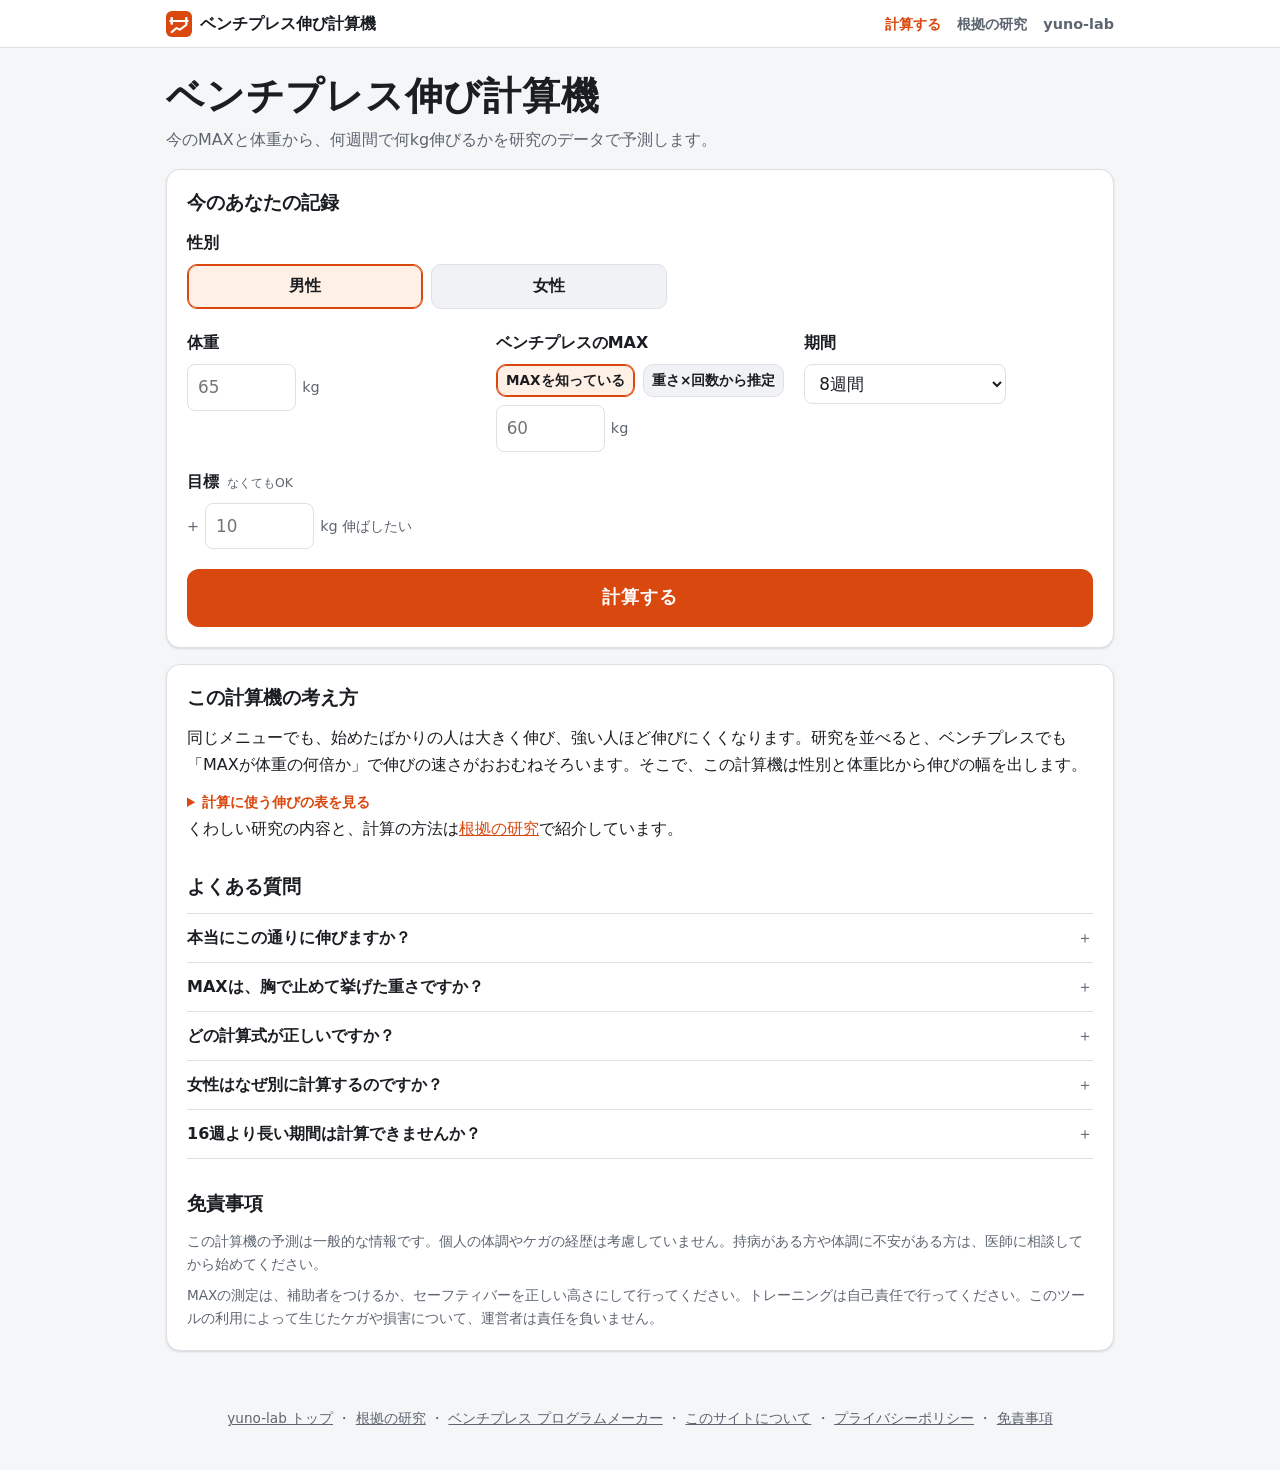
==== commit f8e5281f: "Simplify the page Remove the "free" label, step numbers and the small text under each choice. Show e" ====
--- a/index.html
+++ b/index.html
@@ -47,16 +47,15 @@
 
 <header class="site-header">
   <div class="wrap">
-    <p class="eyebrow">無料・登録不要</p>
     <h1>ベンチプレス伸び計算機</h1>
-    <p class="lead">「何週間で何kg上がる？」を、研究のデータから予測します。重さと回数からMAXを出す4つの計算式の比較と、何kgなら何回できるかの表もつけています。どの数字も、もとにした研究を確かめられます。</p>
+    <p class="lead">今のMAXと体重から、何週間で何kg伸びるかを研究のデータで予測します。</p>
   </div>
 </header>
 
 <main class="wrap">
 
   <section class="card" id="form-section" aria-labelledby="form-title">
-    <h2 id="form-title"><span class="step-num">1</span>今のあなたの記録</h2>
+    <h2 id="form-title">今のあなたの記録</h2>
     <form id="calc-form" novalidate>
       <p class="error" id="form-error" role="alert" hidden></p>
 
@@ -88,7 +87,7 @@
             <span class="times">×</span>
             <span class="num"><input type="number" name="liftR" inputmode="numeric" min="1" max="20" step="1" placeholder="6" aria-label="回数"><span class="unit">rep</span></span>
             <p class="hint" id="est-out" aria-live="polite"></p>
-            <p class="hint">限界まで挙げた回数を入れます。10回以下のほうが正確です。</p>
+            <p class="hint">限界まで挙げた回数を入れます（10回以下が正確です）。</p>
           </div>
         </div>
 
@@ -123,56 +122,51 @@
 
   <section id="result" aria-labelledby="result-title" hidden>
     <div class="card">
-      <h2 id="result-title"><span class="step-num">2</span>伸びの予測</h2>
+      <h2 id="result-title">伸びの予測</h2>
       <p class="summary-meta" id="summary-meta"></p>
       <p class="big-range" id="big-range"></p>
       <div class="chart-box" id="chart-box"></div>
-      <p class="hint">色の帯が、研究で見られた伸びの幅です。上の線が速いペース、下の線が控えめなペースです。</p>
-      <ul class="rate-notes" id="rate-line"></ul>
+      <p class="hint" id="rate-line"></p>
       <div class="verdict" id="verdict" hidden></div>
-    </div>
-
-    <div class="card">
-      <h2><span class="step-num">3</span>あなたに近い強さの人の研究</h2>
-      <p class="hint" id="study-note"></p>
-      <ul class="study-list" id="study-list"></ul>
-      <p class="more-link"><a href="evidence.html#rate">ほかの研究と、計算の方法を見る</a></p>
-    </div>
-
-    <div class="card">
-      <h2><span class="step-num">4</span>MAXの計算式と、重さごとの回数</h2>
-      <h3 class="section-title">4つの計算式で出したMAX</h3>
-      <div id="formula-box"></div>
-      <p class="hint">どの式も、限界まで挙げた回数が10回以下のときに正確です。人によっては10%くらいずれることがあります。<a class="cite-chip" href="evidence.html#formulas">根拠</a></p>
-
-      <h3 class="section-title">今のMAXで、何kgなら何回できるか</h3>
-      <div class="table-wrap">
-        <table class="data-table" id="reps-table">
-          <caption>ベンチプレスで限界まで挙げられる回数の目安</caption>
-          <thead><tr><th scope="col">MAXの</th><th scope="col">重さ</th><th scope="col">平均</th><th scope="col">多くの人の範囲</th></tr></thead>
-          <tbody></tbody>
-        </table>
-      </div>
-      <p class="hint">269の研究をまとめた結果です。「多くの人の範囲」は、平均から標準偏差1つ分の幅です。性別や筋トレの経験による差は小さい結果でした。<a class="cite-chip" href="evidence.html#reps">根拠</a></p>
-    </div>
-
-    <div class="card">
-      <h2><span class="step-num">5</span>この期間のメニューを作る</h2>
-      <p>この期間のベンチプレスのプログラムは、<a id="program-link" href="/bench-program/">ベンチプレス プログラムメーカー</a>で作れます。MAX、体重、期間を引き継ぎます。</p>
       <div class="actions">
-        <a class="btn-link" id="program-link-btn" href="/bench-program/">プログラムを作る</a>
-        <button type="button" class="secondary" id="share-btn">この結果のリンクをコピー</button>
+        <a class="btn-link" id="program-link" href="/bench-program/">この期間のプログラムを作る</a>
+        <button type="button" class="secondary" id="share-btn">リンクをコピー</button>
       </div>
       <div class="share-box" id="share-box" hidden>
         <input type="text" id="share-url" readonly aria-label="共有リンク">
         <p class="share-status" id="share-status" role="status"></p>
       </div>
     </div>
+
+    <div class="card">
+      <h2>近い強さの人の研究</h2>
+      <p class="hint" id="study-note" hidden></p>
+      <ul class="study-list" id="study-list"></ul>
+      <p class="more-link"><a href="evidence.html#rate">ほかの研究と、計算の方法を見る</a></p>
+    </div>
+
+    <div class="card" id="formula-card" hidden>
+      <h2>4つの計算式で出したMAX</h2>
+      <div id="formula-box"></div>
+    </div>
+
+    <div class="card">
+      <h2>今のMAXで、何kgなら何回できるか</h2>
+      <div class="table-wrap">
+        <table class="data-table" id="reps-table">
+          <thead><tr><th scope="col">MAXの</th><th scope="col">重さ</th><th scope="col">限界までの回数</th></tr></thead>
+          <tbody></tbody>
+        </table>
+      </div>
+      <p class="hint">269の研究をまとめた平均です。かっこの中は、多くの人が入る範囲です。<a class="cite-chip" href="evidence.html#reps">根拠</a></p>
+    </div>
   </section>
 
   <section class="card article" aria-labelledby="about-title">
     <h2 id="about-title">この計算機の考え方</h2>
     <p>同じメニューでも、始めたばかりの人は大きく伸び、強い人ほど伸びにくくなります。研究を並べると、ベンチプレスでも「MAXが体重の何倍か」で伸びの速さがおおむねそろいます。そこで、この計算機は性別と体重比から伸びの幅を出します。</p>
+    <details class="more">
+    <summary>計算に使う伸びの表を見る</summary>
     <div class="table-wrap">
       <table class="data-table">
         <caption>計算に使う1週あたりの伸び（始めのMAXに対する割合）</caption>
@@ -188,19 +182,17 @@
         </tbody>
       </table>
     </div>
+    </details>
     <p>くわしい研究の内容と、計算の方法は<a href="evidence.html">根拠の研究</a>で紹介しています。</p>
 
     <h2>よくある質問</h2>
-    <h3>本当にこの通りに伸びますか？</h3>
-    <p>予測は、研究に参加した人たちの平均的な伸びをもとにしています。同じ研究の中でも、伸び方には大きな個人差がありました。睡眠、食事、フォーム、ケガなどでも変わります。目安として使ってください。</p>
-    <h3>MAXは、胸で止めて挙げた重さですか？</h3>
-    <p>胸で止めずに挙げた重さを入れてください。113人を調べた研究では、胸で止めずに挙げたMAXは、胸で止めたときより約8%重くなりました。大会のように胸で止めて測る場合は、その分低くなります。<a class="cite-chip" href="evidence.html#pause">根拠</a></p>
-    <h3>どの計算式が正しいですか？</h3>
-    <p>どの式も平均的な関係を表したもので、人によって数%〜10%ほどずれます。ベンチプレスを10回以下挙げた男性220人の研究で最も正確だった Brzycki の式を使い、ほかの式の値も並べています。<a class="cite-chip" href="evidence.html#formulas">根拠</a></p>
-    <h3>女性はなぜ別に計算するのですか？</h3>
-    <p>同じメニューで比べた研究をまとめると、上半身の筋力は、女性のほうが割合で大きく伸びていました。また、体重に対するMAXの大きさも男女で違います。ただ、女性のベンチプレスの研究は少ないため、予測の幅は控えめです。<a class="cite-chip" href="evidence.html#sex">根拠</a></p>
-    <h3>16週より長い期間は計算できませんか？</h3>
-    <p>研究の多くは6〜12週間です。16週より先は根拠が少ないため、計算していません。大会に出ている人の記録でも、ベンチプレスの伸びは1年で最大10〜13kgほどでした。</p>
+    <div class="faq">
+      <details><summary>本当にこの通りに伸びますか？</summary><p>予測は、研究に参加した人たちの平均的な伸びをもとにしています。同じ研究の中でも、伸び方には大きな個人差がありました。睡眠、食事、フォーム、ケガなどでも変わります。また、MAXを測り慣れていない人は、測るだけで数%上がることがあり、予測の伸びにはその分も含まれます。目安として使ってください。<a class="cite-chip" href="evidence.html#practice">根拠</a></p></details>
+      <details><summary>MAXは、胸で止めて挙げた重さですか？</summary><p>胸で止めずに挙げた重さを入れてください。113人を調べた研究では、胸で止めずに挙げたMAXは、胸で止めたときより約8%重くなりました。大会のように胸で止めて測る場合は、その分低くなります。<a class="cite-chip" href="evidence.html#pause">根拠</a></p></details>
+      <details><summary>どの計算式が正しいですか？</summary><p>どの式も平均的な関係を表したもので、人によって数%〜10%ほどずれます。ベンチプレスを10回以下挙げた男性220人の研究で最も正確だった Brzycki の式を使い、ほかの式の値も並べています。<a class="cite-chip" href="evidence.html#formulas">根拠</a></p></details>
+      <details><summary>女性はなぜ別に計算するのですか？</summary><p>同じメニューで比べた研究をまとめると、上半身の筋力は、女性のほうが割合で大きく伸びていました。また、体重に対するMAXの大きさも男女で違います。ただ、女性のベンチプレスの研究は少ないため、予測の幅は控えめです。<a class="cite-chip" href="evidence.html#sex">根拠</a></p></details>
+      <details><summary>16週より長い期間は計算できませんか？</summary><p>研究の多くは6〜12週間です。16週より先は根拠が少ないため、計算していません。大会に出ている人の記録でも、ベンチプレスの伸びは1年で最大10〜13kgほどでした。</p></details>
+    </div>
 
     <h2 id="disclaimer">免責事項</h2>
     <div class="disclaimer">
--- a/css/style.css
+++ b/css/style.css
@@ -1,4 +1,4 @@
-/* BIG3 メニューメーカー */
+/* yuno-lab ツール共通（BIG3・ボディメイク・スクワット・ベンチプレス） */
 
 :root {
   --bg: #f5f6f8;
@@ -75,7 +75,7 @@
 }
 
 /* ---- ヘッダー ---- */
-.site-header { padding-block: 32px 8px; }
+.site-header { padding-block: 24px 0; }
 .eyebrow {
   display: inline-block;
   margin: 0 0 6px;
@@ -92,7 +92,7 @@
   line-height: 1.25;
   letter-spacing: .02em;
 }
-.lead { margin: 10px 0 0; color: var(--muted); max-width: 44em; }
+.lead { margin: 6px 0 0; color: var(--muted); max-width: 44em; }
 
 main { padding-bottom: 32px; }
 
@@ -105,7 +105,7 @@
   margin-block: 16px;
   box-shadow: var(--shadow);
 }
-h2 { font-size: 1.2rem; margin: 0 0 16px; line-height: 1.4; display: flex; align-items: center; gap: 10px; }
+h2 { font-size: 1.2rem; margin: 0 0 12px; line-height: 1.4; display: flex; align-items: center; gap: 10px; }
 .step-num {
   display: inline-grid;
   place-items: center;
@@ -124,8 +124,9 @@
 legend { font-weight: 700; margin-bottom: 8px; padding: 0; }
 
 .seg { display: flex; flex-wrap: wrap; gap: 8px; }
-.seg label { position: relative; flex: 1 1 180px; }
-.seg-compact label { flex-basis: 96px; }
+/* 選択肢は、入るなら1行に同じ幅で並べる */
+.seg-compact { max-width: 480px; }
+.seg label { position: relative; flex: 1 1 0; min-width: max-content; }
 .seg input {
   position: absolute;
   inset: 0;
@@ -217,7 +218,7 @@
 .primary:hover { background: var(--accent-hover); }
 .primary:focus-visible, .secondary:focus-visible { outline: 3px solid var(--accent); outline-offset: 2px; }
 .secondary {
-  padding: 10px 16px;
+  padding: 8px 14px;
   border: 1px solid var(--border);
   border-radius: 10px;
   background: var(--surface);
@@ -225,7 +226,9 @@
   font-weight: 700;
 }
 .secondary:hover { border-color: var(--accent); }
-.actions { display: flex; flex-wrap: wrap; gap: 8px; margin-top: 16px; }
+.actions { display: flex; flex-wrap: wrap; align-items: center; gap: 8px 16px; margin-top: 16px; }
+.actions .secondary { font-size: .9rem; }
+.actions a:not(.btn-link) { font-size: .9rem; font-weight: 700; }
 
 /* ---- 結果: 概要 ---- */
 .summary-meta { margin: -8px 0 12px; color: var(--muted); }
@@ -233,16 +236,14 @@
   list-style: none;
   margin: 0;
   padding: 0;
-  display: grid;
-  grid-template-columns: repeat(auto-fit, minmax(140px, 1fr));
-  gap: 8px;
+  display: flex;
+  flex-wrap: wrap;
+  gap: 8px 28px;
 }
 .summary-list li {
   display: flex;
   flex-direction: column;
-  padding: 10px 12px;
-  border-radius: 10px;
-  background: var(--surface-2);
+  line-height: 1.45;
 }
 .sum-name { font-weight: 700; }
 .sum-val { font-variant-numeric: tabular-nums; }
@@ -278,7 +279,8 @@
   display: flex;
   flex-direction: column;
   align-items: center;
-  min-width: 64px;
+  justify-content: center;
+  min-width: 56px;
   padding: 6px 10px;
   border: 1px solid var(--border);
   border-radius: 10px;
@@ -306,21 +308,16 @@
   box-shadow: var(--shadow);
 }
 .day-title { margin: 0 0 10px; font-size: 1.05rem; display: flex; align-items: center; gap: 8px; }
-.ex-list { list-style: none; margin: 0; padding: 0; display: grid; gap: 10px; }
-.ex {
-  padding: 10px 12px;
-  border-left: 4px solid var(--accent);
-  border-radius: 10px;
-  background: var(--surface-2);
-}
-.ex.is-light { border-left-color: var(--light); }
-.ex.ex-acc { border-left-color: var(--acc); }
-.ex-top { display: flex; align-items: center; gap: 6px; font-weight: 700; }
+.ex-list { list-style: none; margin: 0; padding: 0; }
+.ex { padding: 10px 0; border-top: 1px solid var(--border); }
+.ex:first-child { padding-top: 0; border-top: 0; }
+.ex-top { display: flex; align-items: baseline; gap: 4px 8px; font-weight: 700; }
+.ex-part { color: var(--muted); font-size: .8rem; font-weight: 400; white-space: nowrap; }
 .ex-load { display: flex; align-items: baseline; flex-wrap: wrap; gap: 4px 12px; }
 .ex-weight { font-size: 1.65rem; font-weight: 800; line-height: 1.2; font-variant-numeric: tabular-nums; }
 .ex-weight small { margin-left: 2px; font-size: .9rem; font-weight: 700; }
 .ex-sets { font-weight: 700; }
-.ex-meta { display: flex; flex-wrap: wrap; gap: 2px 14px; color: var(--muted); font-size: .85rem; }
+.ex-meta { display: flex; flex-wrap: wrap; gap: 0 12px; color: var(--muted); font-size: .82rem; }
 
 .badge {
   display: inline-block;
@@ -339,7 +336,7 @@
 
 .day-test { border-color: var(--test); }
 .day-lead { margin: 0 0 12px; color: var(--muted); font-size: .88rem; }
-.test-lift { margin-bottom: 14px; padding: 10px 12px; border-radius: 10px; background: var(--surface-2); }
+.test-lift { margin-bottom: 14px; }
 .test-lift h5 { margin: 0 0 4px; font-size: 1rem; }
 .test-steps { margin: 0; padding-left: 1.4em; font-variant-numeric: tabular-nums; }
 .test-steps li { margin: 3px 0; line-height: 1.45; }
@@ -348,7 +345,7 @@
 .test-steps li.is-attempt .ts-weight { color: var(--test); }
 .test-next { margin: 6px 0 0; font-size: .88rem; }
 
-.warmup-note { margin-top: 16px; color: var(--muted); font-size: .9rem; }
+.warmup-note { margin-top: 16px; color: var(--muted); font-size: .85rem; }
 
 /* ---- 解説 ---- */
 .article h2 { margin-top: 32px; }
@@ -363,7 +360,7 @@
 .plan-table thead th { background: var(--surface-2); }
 .plan-table tr.is-light td { color: var(--light); }
 .plan-table tr.is-test td { color: var(--test); }
-.disclaimer { padding: 12px 16px; border-radius: 10px; background: var(--surface-2); font-size: .9rem; }
+.disclaimer { color: var(--muted); font-size: .85rem; }
 .disclaimer p:last-child { margin-bottom: 0; }
 
 /* ---- フッター ---- */
@@ -496,14 +493,12 @@
 .sets-bar { position: relative; height: 8px; min-width: 80px; border-radius: 999px; background: var(--surface-2); overflow: hidden; }
 .sets-bar span { position: absolute; inset: 0 auto 0 0; border-radius: 999px; background: var(--accent); }
 .sets-bar.is-low span { background: var(--light); }
-.rules { margin: 12px 0 0; padding: 12px 16px; border-radius: 10px; background: var(--surface-2); font-size: .92rem; }
-.rules p { margin: 0 0 6px; }
-.rules p:last-child { margin-bottom: 0; }
-.ex-cue { margin: 4px 0 0; color: var(--muted); font-size: .82rem; line-height: 1.55; }
+.rules { margin: 16px 0 0; padding-left: 1.2em; font-size: .9rem; }
+.rules li { margin: 4px 0; }
+.ex-cue { margin: 2px 0 0; color: var(--muted); font-size: .8rem; line-height: 1.55; }
 .badge-long { background: var(--acc-soft); color: var(--acc); }
 .badge-part { background: var(--surface); color: var(--muted); border: 1px solid var(--border); }
 .day-minutes { margin-left: auto; color: var(--muted); font-size: .85rem; font-weight: 700; white-space: nowrap; }
-.ex.ex-iso { border-left-color: var(--acc); }
 .ex-sets-big { font-size: 1.15rem; font-weight: 800; }
 .cite { color: var(--muted); font-size: .85rem; }
 .ref-list { padding-left: 1.4em; font-size: .88rem; }
@@ -525,7 +520,6 @@
 #reps-field[hidden] { display: none !important; }
 #reps-field .hint { width: 100%; margin: 0; }
 .num input[name="liftR"] { width: 4.5em; }
-.seg-mini label { flex-basis: 120px; }
 .seg-mini span { padding: 6px 8px; font-size: .85rem; }
 select {
   width: 100%;
@@ -546,7 +540,7 @@
 .big-num { font-size: clamp(2rem, 9vw, 2.8rem); font-weight: 800; color: var(--accent); font-variant-numeric: tabular-nums; }
 .big-gain { font-weight: 700; font-variant-numeric: tabular-nums; }
 
-.chart-box { margin: 4px 0 0; }
+.chart-box { max-width: 640px; margin: 4px 0 0; }
 .chart { display: block; width: 100%; height: auto; }
 .chart .grid { stroke: var(--border); stroke-width: 1; }
 .chart .tick { fill: var(--muted); font-size: 13px; font-variant-numeric: tabular-nums; }
@@ -565,39 +559,32 @@
 .rate-notes { margin: 12px 0 0; padding-left: 1.2em; font-size: .92rem; }
 .rate-notes li { margin: 4px 0; }
 .cite-chip {
-  display: inline-block;
-  margin-left: 6px;
-  padding: 0 8px;
-  border: 1px solid var(--light);
-  border-radius: 999px;
+  margin-left: 4px;
   color: var(--light);
-  font-size: .72rem;
-  font-weight: 700;
-  line-height: 1.7;
-  text-decoration: none;
+  font-size: .75rem;
+  font-weight: 700;
+  text-underline-offset: 2px;
   white-space: nowrap;
-  vertical-align: 1px;
-}
-a.cite-chip:hover { background: var(--light-soft); }
-.cite-none { border-color: var(--border); color: var(--muted); }
-
-.verdict { margin-top: 16px; padding: 14px 16px; border-radius: 10px; border-left: 4px solid var(--accent); background: var(--accent-soft); }
+}
+.cite-none { color: var(--muted); font-weight: 400; }
+
+.verdict { margin-top: 16px; padding: 12px 16px; border-radius: 10px; border-left: 4px solid var(--accent); background: var(--accent-soft); }
 .verdict p { margin: 0 0 6px; }
 .verdict p:last-child { margin-bottom: 0; }
 .verdict-title { font-size: 1.1rem; font-weight: 800; }
 .verdict-likely { border-left-color: #2b8a3e; background: rgba(43, 138, 62, .1); }
 .verdict-beyond { border-left-color: var(--test); background: var(--test-soft); }
-.verdict-cite .cite-chip:first-child { margin-left: 0; }
-
-.study-list { list-style: none; margin: 12px 0 0; padding: 0; display: grid; gap: 10px; }
-.study { padding: 12px 14px; border-radius: 10px; background: var(--surface-2); border-left: 4px solid var(--light); }
+
+.study-list { list-style: none; margin: 8px 0 0; padding: 0; }
+.study { padding: 8px 0; border-top: 1px solid var(--border); }
+.study:first-child { border-top: 0; }
 .study-top { display: flex; flex-wrap: wrap; align-items: baseline; justify-content: space-between; gap: 4px 12px; }
 .study-ratio { font-weight: 800; }
 .study-ref { font-size: .85rem; font-weight: 700; }
 .study p { margin: 2px 0 0; }
 .study-who { color: var(--muted); font-size: .88rem; }
 .study-result { font-weight: 700; font-variant-numeric: tabular-nums; }
-.study-yours { color: var(--accent); font-weight: 700; font-size: .92rem; }
+.study-yours { color: var(--accent); font-weight: 700; font-size: .92rem; white-space: nowrap; }
 .more-link { margin: 12px 0 0; font-size: .9rem; }
 .method-list { margin: 12px 0 0; padding-left: 1.2em; font-size: .92rem; }
 .method-list li { margin: 4px 0; }
@@ -618,9 +605,83 @@
   .cite-chip { display: none; }
 }
 
+/* ---- スクワット プログラムメーカー専用 ---- */
+.select-wide { max-width: 100%; }
+.fact-list { grid-template-columns: repeat(auto-fit, minmax(200px, 1fr)); }
+.fact-list li { gap: 2px; }
+.fact-name { color: var(--muted); font-size: .8rem; font-weight: 700; }
+.fact-val { font-weight: 800; font-variant-numeric: tabular-nums; }
+.progress-row { display: flex; flex-wrap: wrap; align-items: center; gap: 4px 12px; margin: 14px 0 0; font-weight: 700; }
+.link-btn { padding: 0; border: 0; background: none; color: var(--accent); font-size: .85rem; font-weight: 700; text-decoration: underline; }
+
+.warmup { margin: 0 0 10px; font-size: .85rem; }
+.warmup summary { display: flex; flex-wrap: wrap; gap: 2px 10px; cursor: pointer; list-style: none; }
+.warmup summary::-webkit-details-marker { display: none; }
+.warmup summary::before { content: '▸'; color: var(--muted); }
+.warmup[open] summary::before { content: '▾'; }
+.wu-title { font-weight: 700; }
+.wu-line { color: var(--muted); font-variant-numeric: tabular-nums; }
+.wu-step { white-space: nowrap; }
+.wu-list { margin: 6px 0 0; padding-left: 1.6em; font-variant-numeric: tabular-nums; }
+.wu-list li { margin: 2px 0; }
+.wu-list .ts-note { display: inline; margin-left: 8px; }
+
+.badge-var { background: var(--test-soft); color: var(--test); }
+.ex-top { flex-wrap: wrap; }
+
+.day-title { flex-wrap: wrap; }
+.day-title .day-minutes { margin-left: auto; }
+.done-label { display: inline-flex; align-items: center; gap: 4px; margin-left: 4px; font-size: .82rem; font-weight: 700; color: var(--muted); cursor: pointer; white-space: nowrap; }
+.done-check { width: 18px; height: 18px; margin: 0; accent-color: var(--accent); }
+.day.is-done { opacity: .6; }
+.day.is-done .done-label { color: var(--accent); }
+
+.next-cycle { margin-top: 12px; padding-top: 10px; border-top: 1px solid var(--border); }
+.next-label { display: flex; flex-wrap: wrap; align-items: center; gap: 6px 10px; font-size: .88rem; font-weight: 700; }
+.next-label .num input { width: 6em; }
+.next-out { margin: 6px 0; font-weight: 800; font-variant-numeric: tabular-nums; }
+.next-cycle .secondary { font-size: .88rem; }
+
+@media print {
+  .done-label, .next-cycle, .progress-row, .link-btn { display: none !important; }
+  .day.is-done { opacity: 1; }
+  .warmup summary::before { content: none; }
+}
+
+/* 長い種目名はカードの中で折り返す */
+.ex-name { overflow-wrap: anywhere; }
+
 /* ---- ベンチプレス伸び計算機専用 ---- */
 .data-table .cell-num { white-space: nowrap; font-variant-numeric: tabular-nums; }
 .data-table tr.is-main th, .data-table tr.is-main td { color: var(--accent); font-weight: 800; }
 #formula-box p { margin: 0 0 8px; }
-.card h3.section-title:first-of-type { margin-top: 8px; }
 .actions .btn-link { padding: 10px 18px; }
+
+/* ---- よくある質問（開いて読む） ---- */
+.faq { margin: 0; }
+.faq details { border-bottom: 1px solid var(--border); }
+.faq details:first-child { border-top: 1px solid var(--border); }
+.faq summary {
+  display: flex;
+  justify-content: space-between;
+  gap: 12px;
+  padding: 12px 0;
+  font-weight: 700;
+  line-height: 1.5;
+  cursor: pointer;
+  list-style: none;
+}
+.faq summary::-webkit-details-marker { display: none; }
+.faq summary::after { content: '＋'; flex: none; color: var(--muted); font-weight: 400; }
+.faq details[open] summary::after { content: '－'; }
+.faq details > :not(summary) { margin: 0 0 12px; }
+.faq summary:focus-visible { outline: 3px solid var(--accent); outline-offset: 2px; }
+
+/* ---- 開いて見る表 ---- */
+.more { margin-top: 12px; }
+.more > summary { color: var(--accent); font-size: .9rem; font-weight: 700; cursor: pointer; }
+.more > summary:focus-visible { outline: 3px solid var(--accent); outline-offset: 2px; }
+.more[open] > summary { margin-bottom: 4px; }
+
+/* ---- 記事への小さなリンク ---- */
+.link-list { display: flex; flex-wrap: wrap; gap: 4px 20px; margin: 0; padding: 0; list-style: none; font-size: .92rem; }
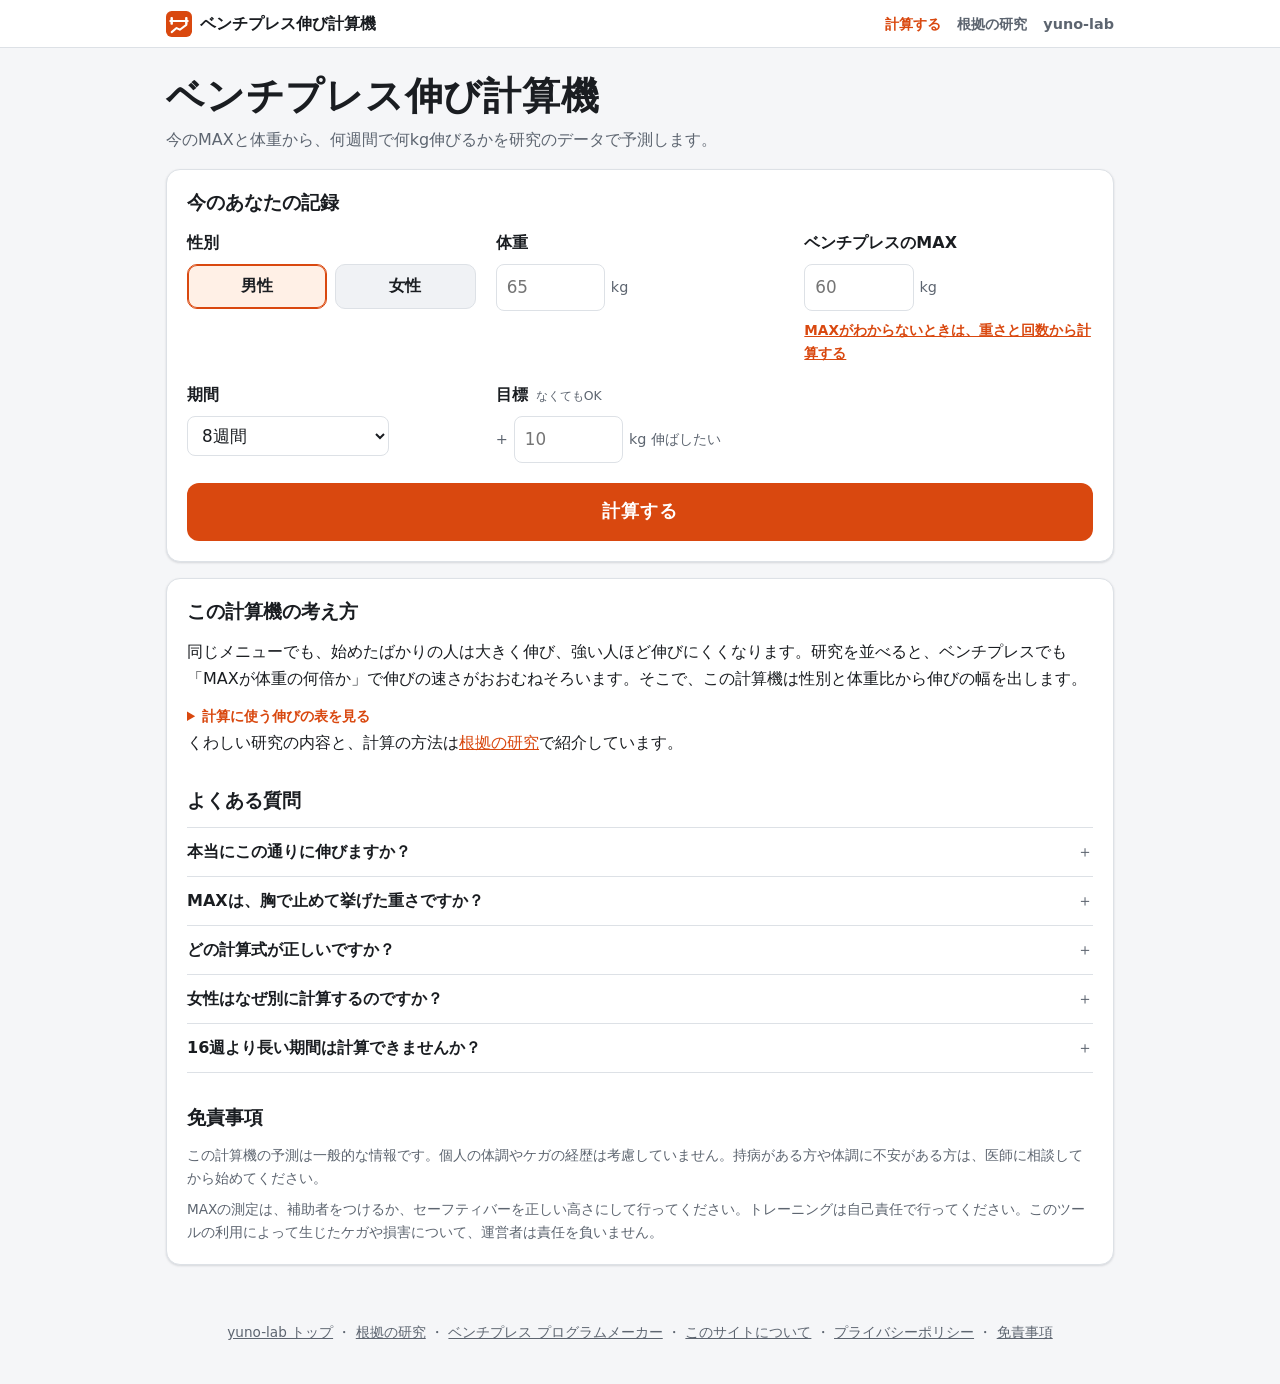
==== commit 312b8f8e: "Ask for fewer inputs Replace the MAX/weight-x-reps toggle with a small link under the MAX field.  Co" ====
--- a/index.html
+++ b/index.html
@@ -58,16 +58,17 @@
     <h2 id="form-title">今のあなたの記録</h2>
     <form id="calc-form" novalidate>
       <p class="error" id="form-error" role="alert" hidden></p>
-
-      <fieldset>
-        <legend>性別</legend>
-        <div class="seg seg-compact">
-          <label><input type="radio" name="sex" value="male" checked><span>男性</span></label>
-          <label><input type="radio" name="sex" value="female"><span>女性</span></label>
-        </div>
-      </fieldset>
+      <input type="hidden" name="mode" value="max">
 
       <div class="field-grid">
+        <fieldset class="field">
+          <legend>性別</legend>
+          <div class="seg seg-compact">
+            <label><input type="radio" name="sex" value="male" checked><span>男性</span></label>
+            <label><input type="radio" name="sex" value="female"><span>女性</span></label>
+          </div>
+        </fieldset>
+
         <label class="field">
           <span class="field-name">体重</span>
           <span class="num"><input type="number" name="bw" inputmode="decimal" min="30" max="200" step="0.1" placeholder="65" required><span class="unit">kg</span></span>
@@ -75,12 +76,8 @@
 
         <div class="field">
           <span class="field-name" id="max-label">ベンチプレスのMAX</span>
-          <div class="seg seg-compact seg-mini" role="radiogroup" aria-labelledby="max-label">
-            <label><input type="radio" name="mode" value="max" checked><span>MAXを知っている</span></label>
-            <label><input type="radio" name="mode" value="reps"><span>重さ×回数から推定</span></label>
-          </div>
           <div id="max-field">
-            <span class="num"><input type="number" name="max" inputmode="decimal" min="10" max="300" step="0.5" placeholder="60" aria-label="ベンチプレスのMAX（kg）"><span class="unit">kg</span></span>
+            <span class="num"><input type="number" name="max" inputmode="decimal" min="10" max="300" step="0.5" placeholder="60" aria-labelledby="max-label"><span class="unit">kg</span></span>
           </div>
           <div id="reps-field" hidden>
             <span class="num"><input type="number" name="liftW" inputmode="decimal" min="10" max="300" step="0.5" placeholder="50" aria-label="挙げた重さ（kg）"><span class="unit">kg</span></span>
@@ -89,6 +86,7 @@
             <p class="hint" id="est-out" aria-live="polite"></p>
             <p class="hint">限界まで挙げた回数を入れます（10回以下が正確です）。</p>
           </div>
+          <button type="button" class="link-btn" id="mode-btn">MAXがわからないときは、重さと回数から計算する</button>
         </div>
 
         <label class="field">
--- a/css/style.css
+++ b/css/style.css
@@ -685,3 +685,12 @@
 
 /* ---- 記事への小さなリンク ---- */
 .link-list { display: flex; flex-wrap: wrap; gap: 4px 20px; margin: 0; padding: 0; list-style: none; font-size: .92rem; }
+
+/* ---- 入力欄（MAXがわからないときのリンク・折りたたんだ設定） ---- */
+.form-field { margin-bottom: 20px; }
+.field .link-btn, .mode-line .link-btn { align-self: flex-start; text-align: left; }
+.mode-line { margin: -8px 0 20px; }
+.form-more { margin: 0 0 20px; }
+.form-more > .field-grid { margin: 12px 0 0; }
+.form-more > fieldset { margin: 12px 0 0; }
+.field-grid > fieldset { margin: 0; }
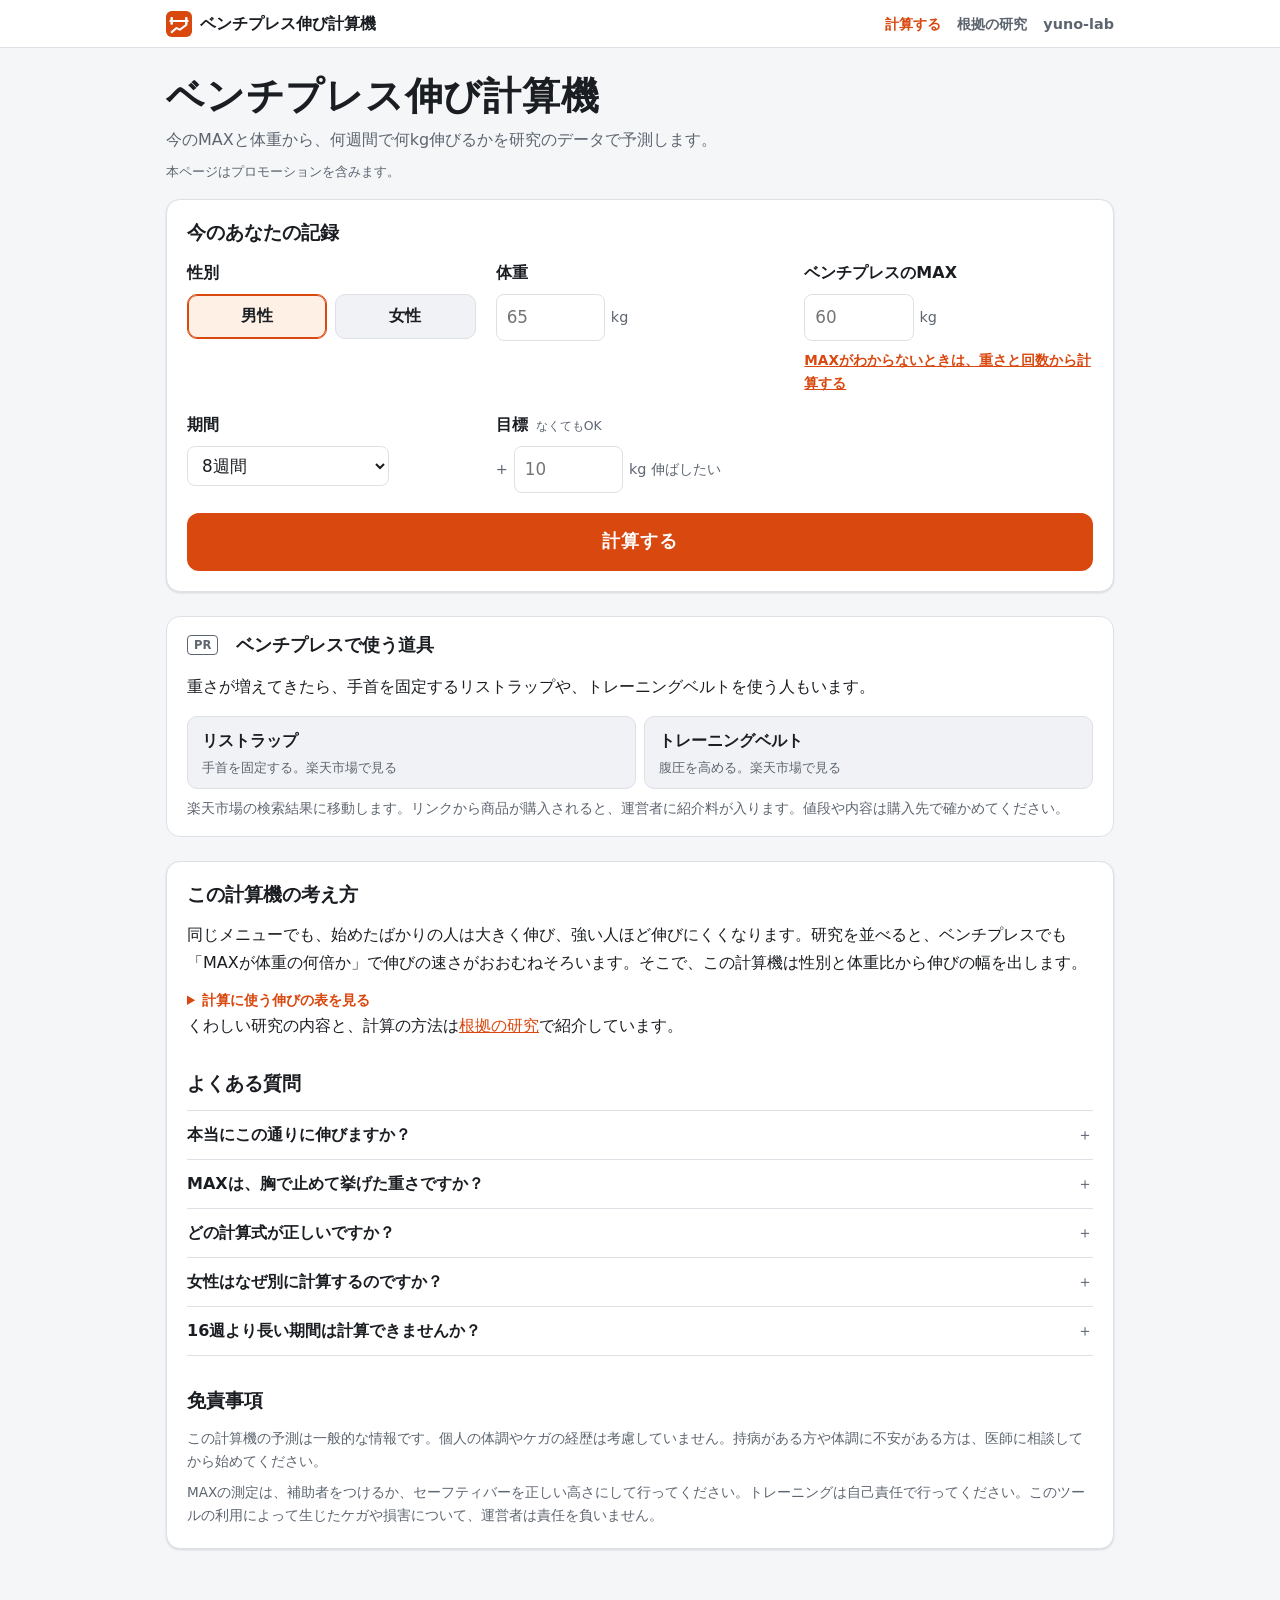
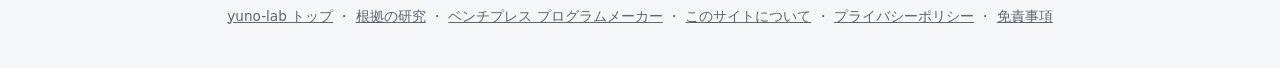
==== commit bf95c13e: "Add PR-labelled gear links Co-Authored-By: Claude Opus 5.5 <noreply@anthropic.com>" ====
--- a/index.html
+++ b/index.html
@@ -49,6 +49,7 @@
   <div class="wrap">
     <h1>ベンチプレス伸び計算機</h1>
     <p class="lead">今のMAXと体重から、何週間で何kg伸びるかを研究のデータで予測します。</p>
+    <p class="pr-note">本ページはプロモーションを含みます。</p>
   </div>
 </header>
 
@@ -158,6 +159,16 @@
       </div>
       <p class="hint">269の研究をまとめた平均です。かっこの中は、多くの人が入る範囲です。<a class="cite-chip" href="evidence.html#reps">根拠</a></p>
     </div>
+  </section>
+
+  <section class="pr-box" aria-labelledby="gear-title">
+    <h2 id="gear-title"><span class="pr-label">PR</span>ベンチプレスで使う道具</h2>
+    <p>重さが増えてきたら、手首を固定するリストラップや、トレーニングベルトを使う人もいます。</p>
+    <ul class="pr-links">
+      <li><a href="https://hb.afl.rakuten.co.jp/hgc/584a279b.2b83ca67.584a279c.b426829b/?pc=https%3A%2F%2Fsearch.rakuten.co.jp%2Fsearch%2Fmall%2F%25E3%2583%25AA%25E3%2582%25B9%25E3%2583%2588%25E3%2583%25A9%25E3%2583%2583%25E3%2583%2597%2F&amp;link_type=text" target="_blank" rel="nofollow sponsored noopener">リストラップ<small>手首を固定する。楽天市場で見る</small></a></li>
+      <li><a href="https://hb.afl.rakuten.co.jp/hgc/584a279b.2b83ca67.584a279c.b426829b/?pc=https%3A%2F%2Fsearch.rakuten.co.jp%2Fsearch%2Fmall%2F%25E3%2583%2588%25E3%2583%25AC%25E3%2583%25BC%25E3%2583%258B%25E3%2583%25B3%25E3%2582%25B0%25E3%2583%2599%25E3%2583%25AB%25E3%2583%2588%2F&amp;link_type=text" target="_blank" rel="nofollow sponsored noopener">トレーニングベルト<small>腹圧を高める。楽天市場で見る</small></a></li>
+    </ul>
+    <p class="hint">楽天市場の検索結果に移動します。リンクから商品が購入されると、運営者に紹介料が入ります。値段や内容は購入先で確かめてください。</p>
   </section>
 
   <section class="card article" aria-labelledby="about-title">
--- a/css/style.css
+++ b/css/style.css
@@ -694,3 +694,17 @@
 .form-more > .field-grid { margin: 12px 0 0; }
 .form-more > fieldset { margin: 12px 0 0; }
 .field-grid > fieldset { margin: 0; }
+
+/* 紹介リンク（アフィリエイト）。広告であることがわかるように「PR」をつける */
+.pr-note { margin: 8px 0 0; color: var(--muted); font-size: .8rem; }
+.pr-box { margin: 24px 0; padding: 16px 20px; border: 1px solid var(--border); border-radius: var(--radius); background: var(--surface); }
+.pr-box h2, .pr-box .pr-title { margin: 0 0 8px; font-size: 1.1rem; font-weight: 800; }
+.pr-label { display: inline-block; margin-right: 8px; padding: 0 6px; border: 1px solid var(--muted); border-radius: 4px; color: var(--muted); font-size: .72rem; font-weight: 700; line-height: 1.6; vertical-align: middle; }
+.pr-links { display: grid; grid-template-columns: repeat(auto-fit, minmax(200px, 1fr)); gap: 8px; margin: 12px 0 0; padding: 0; list-style: none; }
+.pr-box ul.pr-links { padding-left: 0; }
+.pr-links a { display: block; height: 100%; padding: 10px 14px; border: 1px solid var(--border); border-radius: 10px; background: var(--surface-2); color: var(--text); font-weight: 700; text-decoration: none; }
+.pr-links a:hover { border-color: var(--accent); }
+.pr-links small { display: block; margin-top: 2px; color: var(--muted); font-size: .8rem; font-weight: 400; }
+.pr-items a { display: flex; align-items: center; gap: 12px; }
+.pr-items img { flex: none; width: 72px; height: 72px; border-radius: 8px; background: #fff; object-fit: contain; }
+@media print { .pr-box, .pr-note { display: none !important; } }
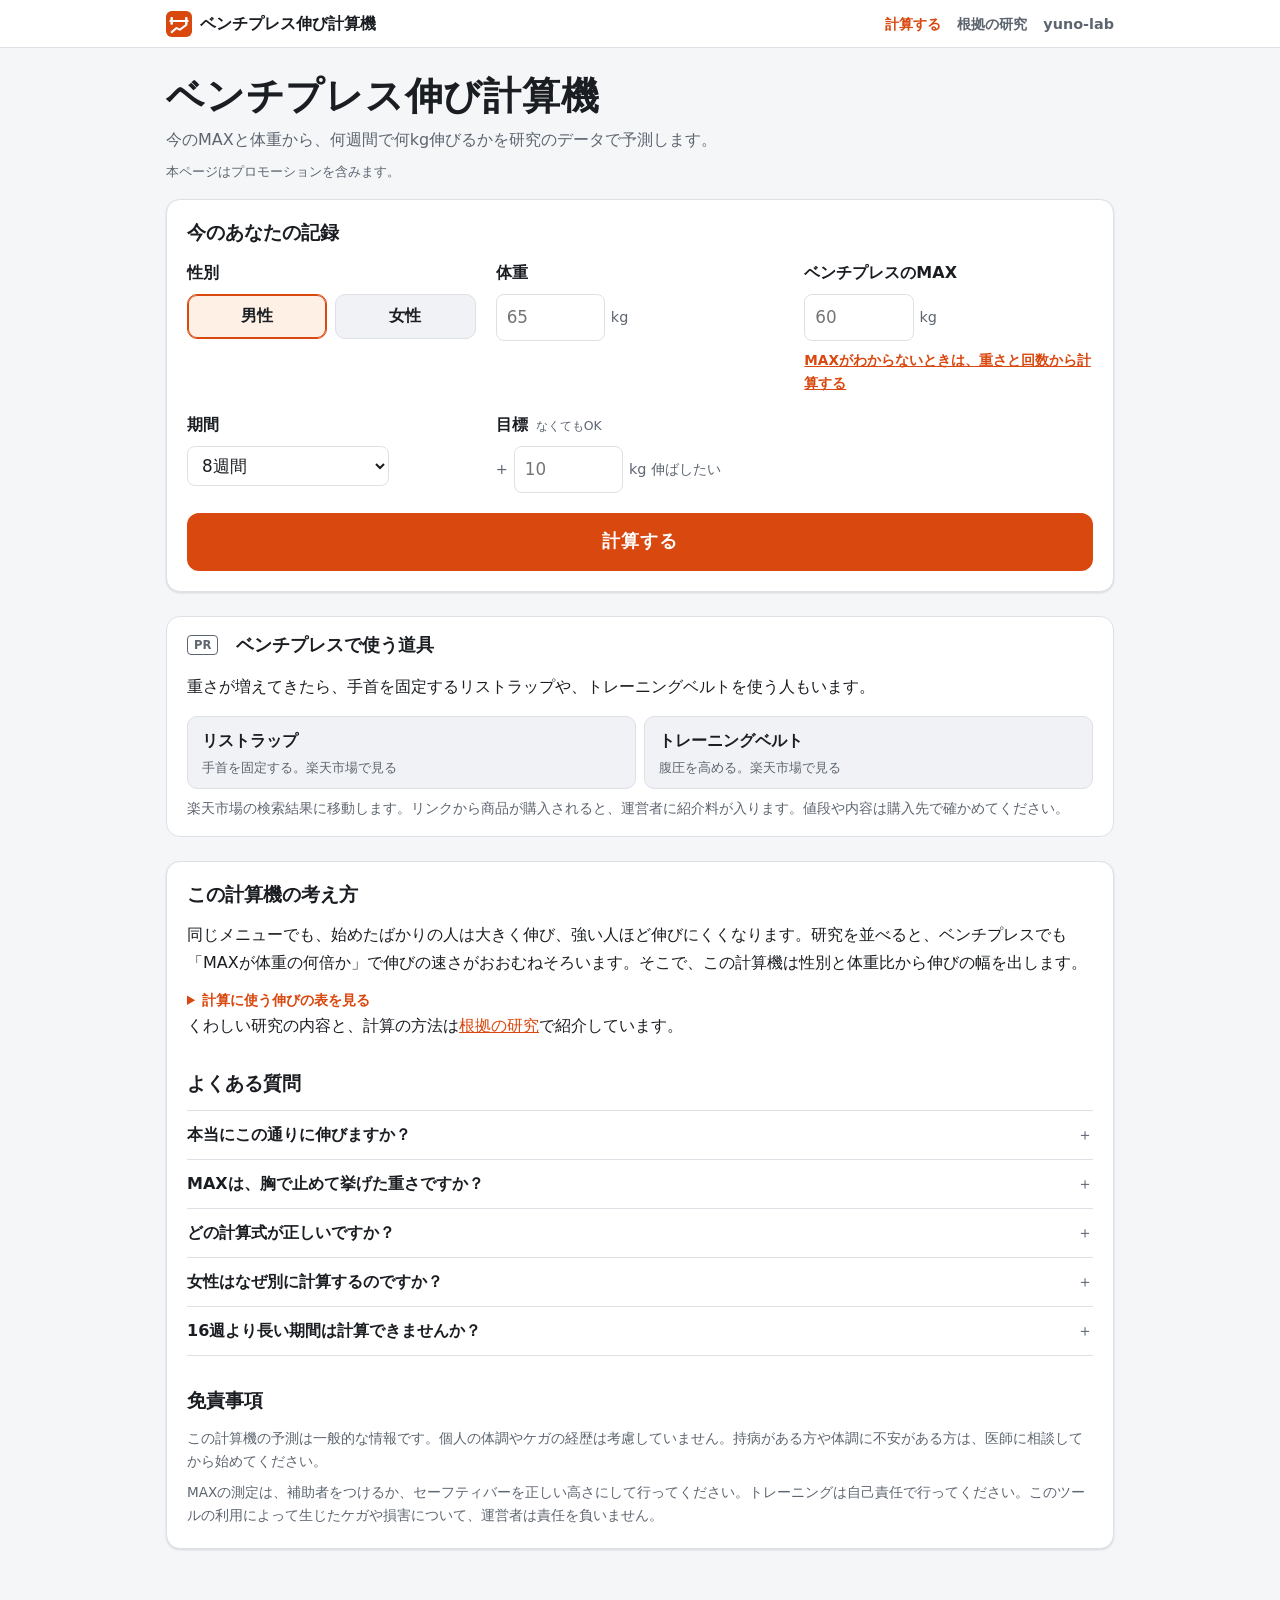
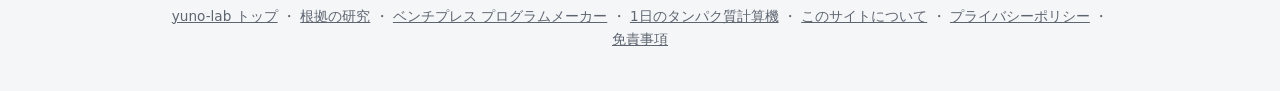
==== commit c11d688e: "Link to the daily protein calculator Co-Authored-By: Claude Opus 5.5 <noreply@anthropic.com>" ====
--- a/index.html
+++ b/index.html
@@ -219,6 +219,8 @@
     <span aria-hidden="true">・</span>
     <a href="/bench-program/">ベンチプレス プログラムメーカー</a>
     <span aria-hidden="true">・</span>
+    <a href="/protein-calc/">1日のタンパク質計算機</a>
+    <span aria-hidden="true">・</span>
     <a href="/about.html">このサイトについて</a>
     <span aria-hidden="true">・</span>
     <a href="/privacy.html">プライバシーポリシー</a>
